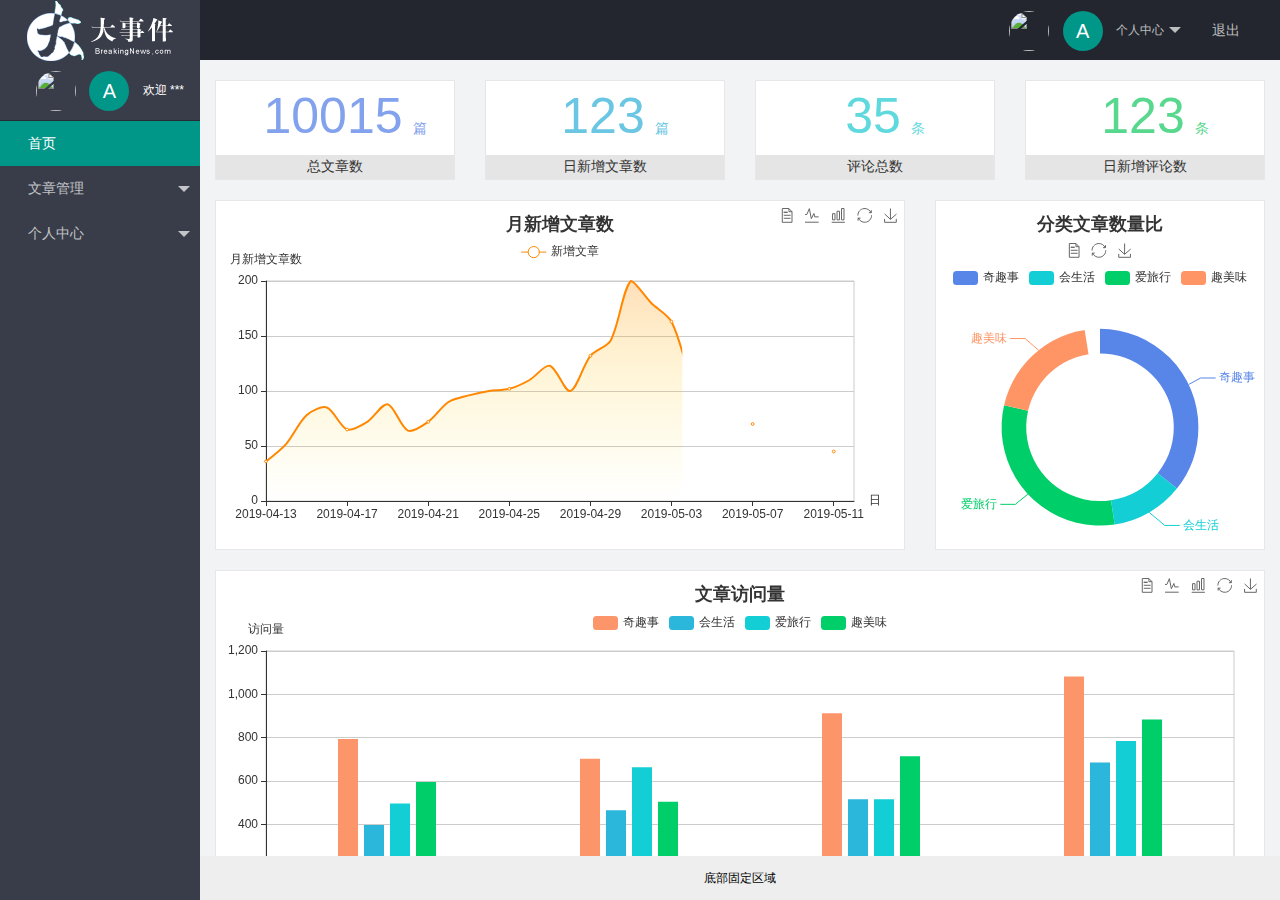
==== index.html @ df46a8ca "完成了后台index功能的开发" ====
<!DOCTYPE html>
<html lang="en">

<head>
    <meta charset="UTF-8" />
    <meta http-equiv="X-UA-Compatible" content="IE=edge" />
    <meta name="viewport" content="width=device-width, initial-scale=1.0" />
    <title>Document</title>
    <link rel="stylesheet" href="/assets/lib/layui/css/layui.css" />
    <link rel="stylesheet" href="/assets/css/index.css">
</head>

<body>
    <div class="layui-layout layui-layout-admin">
        <div class="layui-header">
            <div class="layui-logo layui-hide-xs layui-bg-black">
                <img src="/assets/images/logo.png" alt="" />
            </div>

            <ul class="layui-nav layui-layout-right">
                <li class="layui-nav-item layui-hide layui-show-md-inline-block">
                    <!-- 右侧导航栏上面头像 -->
                    <a href="javascript:;" class="userinfo">
                        <img src="http://t.cn/RCzsdCq" class="layui-nav-img" />
                        <span class="text-avatar">A</span>
                        个人中心
                    </a>
                    <dl class="layui-nav-child">
                        <dd><a href="">基本资料</a></dd>
                        <dd><a href="">更换头像</a></dd>
                        <dd><a href="">重置密码</a></dd>
                    </dl>
                </li>
                <li class="layui-nav-item" lay-header-event="menuRight" lay-unselect>
                    <a href="javascript:;" id="btnLogout"><span class="iconfont icon-tuichu"></span>退出</a>
                </li>
            </ul>
        </div>

        <div class="layui-side layui-bg-black">
            <div class="layui-side-scroll">
                <!-- 左侧侧边栏上面头像 -->
                <div class="userinfo">
                    <img src="http://t.cn/RCzsdCq" class="layui-nav-img" />
                    <span class="text-avatar">A</span>
                    <span id="welcome">欢迎 ***</span>
                </div>
                <!-- 左侧导航区域（可配合layui已有的垂直导航） -->
                <ul class="layui-nav layui-nav-tree" lay-shrink="all">
                    <li class="layui-nav-item layui-this"><a href="/home/dashboard.html" target="fm"><span
                                class="iconfont icon-home"></span>首页</a></li>
                    <li class="layui-nav-item">
                        <a class="" href="javascript:;"><span class="iconfont icon-16"></span>文章管理</a>
                        <dl class="layui-nav-child">
                            <dd><a href="javascript:;"><i class="layui-icon layui-icon-app"></i>文章类别</a></dd>
                            <dd><a href="javascript:;"><i class="layui-icon layui-icon-app"></i>文章列表</a></dd>
                            <dd><a href="javascript:;"><i class="layui-icon layui-icon-app"></i>发布文章</a></dd>
                        </dl>
                    </li>
                    <li class="layui-nav-item">
                        <a href="javascript:;"><span class="iconfont icon-user"></span>个人中心</a>
                        <dl class="layui-nav-child">
                            <dd><a href="javascript:;"><i class="layui-icon layui-icon-app"></i>基本资料</a></dd>
                            <dd><a href="javascript:;"><i class="layui-icon layui-icon-app"></i>更换头像</a></dd>
                            <dd><a href="javascript:;"><i class="layui-icon layui-icon-app"></i>重置密码</a></dd>
                        </dl>
                    </li>
                </ul>
            </div>
        </div>

        <div class="layui-body">
            <!-- 内容主体区域 -->
            <iframe name="fm" src="/home/dashboard.html" frameborder="0"></iframe>
        </div>

        <div class="layui-footer">
            <!-- 底部固定区域 -->
            底部固定区域
        </div>
    </div>
    <script src="/assets/lib/layui/layui.all.js"></script>
    <script src="/assets/lib/jquery.js"></script>
    <script src="/assets/js/baseUrl.js"></script>
    <script src="/assets/js/index.js"></script>
</body>

</html>
---- assets/lib/layui/css/layui.css ----
/** layui-v2.5.5 MIT License By https://www.layui.com */
 .layui-inline,img{display:inline-block;vertical-align:middle}h1,h2,h3,h4,h5,h6{font-weight:400}.layui-edge,.layui-header,.layui-inline,.layui-main{position:relative}.layui-body,.layui-edge,.layui-elip{overflow:hidden}.layui-btn,.layui-edge,.layui-inline,img{vertical-align:middle}.layui-btn,.layui-disabled,.layui-icon,.layui-unselect{-moz-user-select:none;-webkit-user-select:none;-ms-user-select:none}.layui-elip,.layui-form-checkbox span,.layui-form-pane .layui-form-label{text-overflow:ellipsis;white-space:nowrap}.layui-breadcrumb,.layui-tree-btnGroup{visibility:hidden}blockquote,body,button,dd,div,dl,dt,form,h1,h2,h3,h4,h5,h6,input,li,ol,p,pre,td,textarea,th,ul{margin:0;padding:0;-webkit-tap-highlight-color:rgba(0,0,0,0)}a:active,a:hover{outline:0}img{border:none}li{list-style:none}table{border-collapse:collapse;border-spacing:0}h4,h5,h6{font-size:100%}button,input,optgroup,option,select,textarea{font-family:inherit;font-size:inherit;font-style:inherit;font-weight:inherit;outline:0}pre{white-space:pre-wrap;white-space:-moz-pre-wrap;white-space:-pre-wrap;white-space:-o-pre-wrap;word-wrap:break-word}body{line-height:24px;font:14px Helvetica Neue,Helvetica,PingFang SC,Tahoma,Arial,sans-serif}hr{height:1px;margin:10px 0;border:0;clear:both}a{color:#333;text-decoration:none}a:hover{color:#777}a cite{font-style:normal;*cursor:pointer}.layui-border-box,.layui-border-box *{box-sizing:border-box}.layui-box,.layui-box *{box-sizing:content-box}.layui-clear{clear:both;*zoom:1}.layui-clear:after{content:'\20';clear:both;*zoom:1;display:block;height:0}.layui-inline{*display:inline;*zoom:1}.layui-edge{display:inline-block;width:0;height:0;border-width:6px;border-style:dashed;border-color:transparent}.layui-edge-top{top:-4px;border-bottom-color:#999;border-bottom-style:solid}.layui-edge-right{border-left-color:#999;border-left-style:solid}.layui-edge-bottom{top:2px;border-top-color:#999;border-top-style:solid}.layui-edge-left{border-right-color:#999;border-right-style:solid}.layui-disabled,.layui-disabled:hover{color:#d2d2d2!important;cursor:not-allowed!important}.layui-circle{border-radius:100%}.layui-show{display:block!important}.layui-hide{display:none!important}@font-face{font-family:layui-icon;src:url(../font/iconfont.eot?v=250);src:url(../font/iconfont.eot?v=250#iefix) format('embedded-opentype'),url(../font/iconfont.woff2?v=250) format('woff2'),url(../font/iconfont.woff?v=250) format('woff'),url(../font/iconfont.ttf?v=250) format('truetype'),url(../font/iconfont.svg?v=250#layui-icon) format('svg')}.layui-icon{font-family:layui-icon!important;font-size:16px;font-style:normal;-webkit-font-smoothing:antialiased;-moz-osx-font-smoothing:grayscale}.layui-icon-reply-fill:before{content:"\e611"}.layui-icon-set-fill:before{content:"\e614"}.layui-icon-menu-fill:before{content:"\e60f"}.layui-icon-search:before{content:"\e615"}.layui-icon-share:before{content:"\e641"}.layui-icon-set-sm:before{content:"\e620"}.layui-icon-engine:before{content:"\e628"}.layui-icon-close:before{content:"\1006"}.layui-icon-close-fill:before{content:"\1007"}.layui-icon-chart-screen:before{content:"\e629"}.layui-icon-star:before{content:"\e600"}.layui-icon-circle-dot:before{content:"\e617"}.layui-icon-chat:before{content:"\e606"}.layui-icon-release:before{content:"\e609"}.layui-icon-list:before{content:"\e60a"}.layui-icon-chart:before{content:"\e62c"}.layui-icon-ok-circle:before{content:"\1005"}.layui-icon-layim-theme:before{content:"\e61b"}.layui-icon-table:before{content:"\e62d"}.layui-icon-right:before{content:"\e602"}.layui-icon-left:before{content:"\e603"}.layui-icon-cart-simple:before{content:"\e698"}.layui-icon-face-cry:before{content:"\e69c"}.layui-icon-face-smile:before{content:"\e6af"}.layui-icon-survey:before{content:"\e6b2"}.layui-icon-tree:before{content:"\e62e"}.layui-icon-upload-circle:before{content:"\e62f"}.layui-icon-add-circle:before{content:"\e61f"}.layui-icon-download-circle:before{content:"\e601"}.layui-icon-templeate-1:before{content:"\e630"}.layui-icon-util:before{content:"\e631"}.layui-icon-face-surprised:before{content:"\e664"}.layui-icon-edit:before{content:"\e642"}.layui-icon-speaker:before{content:"\e645"}.layui-icon-down:before{content:"\e61a"}.layui-icon-file:before{content:"\e621"}.layui-icon-layouts:before{content:"\e632"}.layui-icon-rate-half:before{content:"\e6c9"}.layui-icon-add-circle-fine:before{content:"\e608"}.layui-icon-prev-circle:before{content:"\e633"}.layui-icon-read:before{content:"\e705"}.layui-icon-404:before{content:"\e61c"}.layui-icon-carousel:before{content:"\e634"}.layui-icon-help:before{content:"\e607"}.layui-icon-code-circle:before{content:"\e635"}.layui-icon-water:before{content:"\e636"}.layui-icon-username:before{content:"\e66f"}.layui-icon-find-fill:before{content:"\e670"}.layui-icon-about:before{content:"\e60b"}.layui-icon-location:before{content:"\e715"}.layui-icon-up:before{content:"\e619"}.layui-icon-pause:before{content:"\e651"}.layui-icon-date:before{content:"\e637"}.layui-icon-layim-uploadfile:before{content:"\e61d"}.layui-icon-delete:before{content:"\e640"}.layui-icon-play:before{content:"\e652"}.layui-icon-top:before{content:"\e604"}.layui-icon-friends:before{content:"\e612"}.layui-icon-refresh-3:before{content:"\e9aa"}.layui-icon-ok:before{content:"\e605"}.layui-icon-layer:before{content:"\e638"}.layui-icon-face-smile-fine:before{content:"\e60c"}.layui-icon-dollar:before{content:"\e659"}.layui-icon-group:before{content:"\e613"}.layui-icon-layim-download:before{content:"\e61e"}.layui-icon-picture-fine:before{content:"\e60d"}.layui-icon-link:before{content:"\e64c"}.layui-icon-diamond:before{content:"\e735"}.layui-icon-log:before{content:"\e60e"}.layui-icon-rate-solid:before{content:"\e67a"}.layui-icon-fonts-del:before{content:"\e64f"}.layui-icon-unlink:before{content:"\e64d"}.layui-icon-fonts-clear:before{content:"\e639"}.layui-icon-triangle-r:before{content:"\e623"}.layui-icon-circle:before{content:"\e63f"}.layui-icon-radio:before{content:"\e643"}.layui-icon-align-center:before{content:"\e647"}.layui-icon-align-right:before{content:"\e648"}.layui-icon-align-left:before{content:"\e649"}.layui-icon-loading-1:before{content:"\e63e"}.layui-icon-return:before{content:"\e65c"}.layui-icon-fonts-strong:before{content:"\e62b"}.layui-icon-upload:before{content:"\e67c"}.layui-icon-dialogue:before{content:"\e63a"}.layui-icon-video:before{content:"\e6ed"}.layui-icon-headset:before{content:"\e6fc"}.layui-icon-cellphone-fine:before{content:"\e63b"}.layui-icon-add-1:before{content:"\e654"}.layui-icon-face-smile-b:before{content:"\e650"}.layui-icon-fonts-html:before{content:"\e64b"}.layui-icon-form:before{content:"\e63c"}.layui-icon-cart:before{content:"\e657"}.layui-icon-camera-fill:before{content:"\e65d"}.layui-icon-tabs:before{content:"\e62a"}.layui-icon-fonts-code:before{content:"\e64e"}.layui-icon-fire:before{content:"\e756"}.layui-icon-set:before{content:"\e716"}.layui-icon-fonts-u:before{content:"\e646"}.layui-icon-triangle-d:before{content:"\e625"}.layui-icon-tips:before{content:"\e702"}.layui-icon-picture:before{content:"\e64a"}.layui-icon-more-vertical:before{content:"\e671"}.layui-icon-flag:before{content:"\e66c"}.layui-icon-loading:before{content:"\e63d"}.layui-icon-fonts-i:before{content:"\e644"}.layui-icon-refresh-1:before{content:"\e666"}.layui-icon-rmb:before{content:"\e65e"}.layui-icon-home:before{content:"\e68e"}.layui-icon-user:before{content:"\e770"}.layui-icon-notice:before{content:"\e667"}.layui-icon-login-weibo:before{content:"\e675"}.layui-icon-voice:before{content:"\e688"}.layui-icon-upload-drag:before{content:"\e681"}.layui-icon-login-qq:before{content:"\e676"}.layui-icon-snowflake:before{content:"\e6b1"}.layui-icon-file-b:before{content:"\e655"}.layui-icon-template:before{content:"\e663"}.layui-icon-auz:before{content:"\e672"}.layui-icon-console:before{content:"\e665"}.layui-icon-app:before{content:"\e653"}.layui-icon-prev:before{content:"\e65a"}.layui-icon-website:before{content:"\e7ae"}.layui-icon-next:before{content:"\e65b"}.layui-icon-component:before{content:"\e857"}.layui-icon-more:before{content:"\e65f"}.layui-icon-login-wechat:before{content:"\e677"}.layui-icon-shrink-right:before{content:"\e668"}.layui-icon-spread-left:before{content:"\e66b"}.layui-icon-camera:before{content:"\e660"}.layui-icon-note:before{content:"\e66e"}.layui-icon-refresh:before{content:"\e669"}.layui-icon-female:before{content:"\e661"}.layui-icon-male:before{content:"\e662"}.layui-icon-password:before{content:"\e673"}.layui-icon-senior:before{content:"\e674"}.layui-icon-theme:before{content:"\e66a"}.layui-icon-tread:before{content:"\e6c5"}.layui-icon-praise:before{content:"\e6c6"}.layui-icon-star-fill:before{content:"\e658"}.layui-icon-rate:before{content:"\e67b"}.layui-icon-template-1:before{content:"\e656"}.layui-icon-vercode:before{content:"\e679"}.layui-icon-cellphone:before{content:"\e678"}.layui-icon-screen-full:before{content:"\e622"}.layui-icon-screen-restore:before{content:"\e758"}.layui-icon-cols:before{content:"\e610"}.layui-icon-export:before{content:"\e67d"}.layui-icon-print:before{content:"\e66d"}.layui-icon-slider:before{content:"\e714"}.layui-icon-addition:before{content:"\e624"}.layui-icon-subtraction:before{content:"\e67e"}.layui-icon-service:before{content:"\e626"}.layui-icon-transfer:before{content:"\e691"}.layui-main{width:1140px;margin:0 auto}.layui-header{z-index:1000;height:60px}.layui-header a:hover{transition:all .5s;-webkit-transition:all .5s}.layui-side{position:fixed;left:0;top:0;bottom:0;z-index:999;width:200px;overflow-x:hidden}.layui-side-scroll{position:relative;width:220px;height:100%;overflow-x:hidden}.layui-body{position:absolute;left:200px;right:0;top:0;bottom:0;z-index:998;width:auto;overflow-y:auto;box-sizing:border-box}.layui-layout-body{overflow:hidden}.layui-layout-admin .layui-header{background-color:#23262E}.layui-layout-admin .layui-side{top:60px;width:200px;overflow-x:hidden}.layui-layout-admin .layui-body{position:fixed;top:60px;bottom:44px}.layui-layout-admin .layui-main{width:auto;margin:0 15px}.layui-layout-admin .layui-footer{position:fixed;left:200px;right:0;bottom:0;height:44px;line-height:44px;padding:0 15px;background-color:#eee}.layui-layout-admin .layui-logo{position:absolute;left:0;top:0;width:200px;height:100%;line-height:60px;text-align:center;color:#009688;font-size:16px}.layui-layout-admin .layui-header .layui-nav{background:0 0}.layui-layout-left{position:absolute!important;left:200px;top:0}.layui-layout-right{position:absolute!important;right:0;top:0}.layui-container{position:relative;margin:0 auto;padding:0 15px;box-sizing:border-box}.layui-fluid{position:relative;margin:0 auto;padding:0 15px}.layui-row:after,.layui-row:before{content:'';display:block;clear:both}.layui-col-lg1,.layui-col-lg10,.layui-col-lg11,.layui-col-lg12,.layui-col-lg2,.layui-col-lg3,.layui-col-lg4,.layui-col-lg5,.layui-col-lg6,.layui-col-lg7,.layui-col-lg8,.layui-col-lg9,.layui-col-md1,.layui-col-md10,.layui-col-md11,.layui-col-md12,.layui-col-md2,.layui-col-md3,.layui-col-md4,.layui-col-md5,.layui-col-md6,.layui-col-md7,.layui-col-md8,.layui-col-md9,.layui-col-sm1,.layui-col-sm10,.layui-col-sm11,.layui-col-sm12,.layui-col-sm2,.layui-col-sm3,.layui-col-sm4,.layui-col-sm5,.layui-col-sm6,.layui-col-sm7,.layui-col-sm8,.layui-col-sm9,.layui-col-xs1,.layui-col-xs10,.layui-col-xs11,.layui-col-xs12,.layui-col-xs2,.layui-col-xs3,.layui-col-xs4,.layui-col-xs5,.layui-col-xs6,.layui-col-xs7,.layui-col-xs8,.layui-col-xs9{position:relative;display:block;box-sizing:border-box}.layui-col-xs1,.layui-col-xs10,.layui-col-xs11,.layui-col-xs12,.layui-col-xs2,.layui-col-xs3,.layui-col-xs4,.layui-col-xs5,.layui-col-xs6,.layui-col-xs7,.layui-col-xs8,.layui-col-xs9{float:left}.layui-col-xs1{width:8.33333333%}.layui-col-xs2{width:16.66666667%}.layui-col-xs3{width:25%}.layui-col-xs4{width:33.33333333%}.layui-col-xs5{width:41.66666667%}.layui-col-xs6{width:50%}.layui-col-xs7{width:58.33333333%}.layui-col-xs8{width:66.66666667%}.layui-col-xs9{width:75%}.layui-col-xs10{width:83.33333333%}.layui-col-xs11{width:91.66666667%}.layui-col-xs12{width:100%}.layui-col-xs-offset1{margin-left:8.33333333%}.layui-col-xs-offset2{margin-left:16.66666667%}.layui-col-xs-offset3{margin-left:25%}.layui-col-xs-offset4{margin-left:33.33333333%}.layui-col-xs-offset5{margin-left:41.66666667%}.layui-col-xs-offset6{margin-left:50%}.layui-col-xs-offset7{margin-left:58.33333333%}.layui-col-xs-offset8{margin-left:66.66666667%}.layui-col-xs-offset9{margin-left:75%}.layui-col-xs-offset10{margin-left:83.33333333%}.layui-col-xs-offset11{margin-left:91.66666667%}.layui-col-xs-offset12{margin-left:100%}@media screen and (max-width:768px){.layui-hide-xs{display:none!important}.layui-show-xs-block{display:block!important}.layui-show-xs-inline{display:inline!important}.layui-show-xs-inline-block{display:inline-block!important}}@media screen and (min-width:768px){.layui-container{width:750px}.layui-hide-sm{display:none!important}.layui-show-sm-block{display:block!important}.layui-show-sm-inline{display:inline!important}.layui-show-sm-inline-block{display:inline-block!important}.layui-col-sm1,.layui-col-sm10,.layui-col-sm11,.layui-col-sm12,.layui-col-sm2,.layui-col-sm3,.layui-col-sm4,.layui-col-sm5,.layui-col-sm6,.layui-col-sm7,.layui-col-sm8,.layui-col-sm9{float:left}.layui-col-sm1{width:8.33333333%}.layui-col-sm2{width:16.66666667%}.layui-col-sm3{width:25%}.layui-col-sm4{width:33.33333333%}.layui-col-sm5{width:41.66666667%}.layui-col-sm6{width:50%}.layui-col-sm7{width:58.33333333%}.layui-col-sm8{width:66.66666667%}.layui-col-sm9{width:75%}.layui-col-sm10{width:83.33333333%}.layui-col-sm11{width:91.66666667%}.layui-col-sm12{width:100%}.layui-col-sm-offset1{margin-left:8.33333333%}.layui-col-sm-offset2{margin-left:16.66666667%}.layui-col-sm-offset3{margin-left:25%}.layui-col-sm-offset4{margin-left:33.33333333%}.layui-col-sm-offset5{margin-left:41.66666667%}.layui-col-sm-offset6{margin-left:50%}.layui-col-sm-offset7{margin-left:58.33333333%}.layui-col-sm-offset8{margin-left:66.66666667%}.layui-col-sm-offset9{margin-left:75%}.layui-col-sm-offset10{margin-left:83.33333333%}.layui-col-sm-offset11{margin-left:91.66666667%}.layui-col-sm-offset12{margin-left:100%}}@media screen and (min-width:992px){.layui-container{width:970px}.layui-hide-md{display:none!important}.layui-show-md-block{display:block!important}.layui-show-md-inline{display:inline!important}.layui-show-md-inline-block{display:inline-block!important}.layui-col-md1,.layui-col-md10,.layui-col-md11,.layui-col-md12,.layui-col-md2,.layui-col-md3,.layui-col-md4,.layui-col-md5,.layui-col-md6,.layui-col-md7,.layui-col-md8,.layui-col-md9{float:left}.layui-col-md1{width:8.33333333%}.layui-col-md2{width:16.66666667%}.layui-col-md3{width:25%}.layui-col-md4{width:33.33333333%}.layui-col-md5{width:41.66666667%}.layui-col-md6{width:50%}.layui-col-md7{width:58.33333333%}.layui-col-md8{width:66.66666667%}.layui-col-md9{width:75%}.layui-col-md10{width:83.33333333%}.layui-col-md11{width:91.66666667%}.layui-col-md12{width:100%}.layui-col-md-offset1{margin-left:8.33333333%}.layui-col-md-offset2{margin-left:16.66666667%}.layui-col-md-offset3{margin-left:25%}.layui-col-md-offset4{margin-left:33.33333333%}.layui-col-md-offset5{margin-left:41.66666667%}.layui-col-md-offset6{margin-left:50%}.layui-col-md-offset7{margin-left:58.33333333%}.layui-col-md-offset8{margin-left:66.66666667%}.layui-col-md-offset9{margin-left:75%}.layui-col-md-offset10{margin-left:83.33333333%}.layui-col-md-offset11{margin-left:91.66666667%}.layui-col-md-offset12{margin-left:100%}}@media screen and (min-width:1200px){.layui-container{width:1170px}.layui-hide-lg{display:none!important}.layui-show-lg-block{display:block!important}.layui-show-lg-inline{display:inline!important}.layui-show-lg-inline-block{display:inline-block!important}.layui-col-lg1,.layui-col-lg10,.layui-col-lg11,.layui-col-lg12,.layui-col-lg2,.layui-col-lg3,.layui-col-lg4,.layui-col-lg5,.layui-col-lg6,.layui-col-lg7,.layui-col-lg8,.layui-col-lg9{float:left}.layui-col-lg1{width:8.33333333%}.layui-col-lg2{width:16.66666667%}.layui-col-lg3{width:25%}.layui-col-lg4{width:33.33333333%}.layui-col-lg5{width:41.66666667%}.layui-col-lg6{width:50%}.layui-col-lg7{width:58.33333333%}.layui-col-lg8{width:66.66666667%}.layui-col-lg9{width:75%}.layui-col-lg10{width:83.33333333%}.layui-col-lg11{width:91.66666667%}.layui-col-lg12{width:100%}.layui-col-lg-offset1{margin-left:8.33333333%}.layui-col-lg-offset2{margin-left:16.66666667%}.layui-col-lg-offset3{margin-left:25%}.layui-col-lg-offset4{margin-left:33.33333333%}.layui-col-lg-offset5{margin-left:41.66666667%}.layui-col-lg-offset6{margin-left:50%}.layui-col-lg-offset7{margin-left:58.33333333%}.layui-col-lg-offset8{margin-left:66.66666667%}.layui-col-lg-offset9{margin-left:75%}.layui-col-lg-offset10{margin-left:83.33333333%}.layui-col-lg-offset11{margin-left:91.66666667%}.layui-col-lg-offset12{margin-left:100%}}.layui-col-space1{margin:-.5px}.layui-col-space1>*{padding:.5px}.layui-col-space3{margin:-1.5px}.layui-col-space3>*{padding:1.5px}.layui-col-space5{margin:-2.5px}.layui-col-space5>*{padding:2.5px}.layui-col-space8{margin:-3.5px}.layui-col-space8>*{padding:3.5px}.layui-col-space10{margin:-5px}.layui-col-space10>*{padding:5px}.layui-col-space12{margin:-6px}.layui-col-space12>*{padding:6px}.layui-col-space15{margin:-7.5px}.layui-col-space15>*{padding:7.5px}.layui-col-space18{margin:-9px}.layui-col-space18>*{padding:9px}.layui-col-space20{margin:-10px}.layui-col-space20>*{padding:10px}.layui-col-space22{margin:-11px}.layui-col-space22>*{padding:11px}.layui-col-space25{margin:-12.5px}.layui-col-space25>*{padding:12.5px}.layui-col-space30{margin:-15px}.layui-col-space30>*{padding:15px}.layui-btn,.layui-input,.layui-select,.layui-textarea,.layui-upload-button{outline:0;-webkit-appearance:none;transition:all .3s;-webkit-transition:all .3s;box-sizing:border-box}.layui-elem-quote{margin-bottom:10px;padding:15px;line-height:22px;border-left:5px solid #009688;border-radius:0 2px 2px 0;background-color:#f2f2f2}.layui-quote-nm{border-style:solid;border-width:1px 1px 1px 5px;background:0 0}.layui-elem-field{margin-bottom:10px;padding:0;border-width:1px;border-style:solid}.layui-elem-field legend{margin-left:20px;padding:0 10px;font-size:20px;font-weight:300}.layui-field-title{margin:10px 0 20px;border-width:1px 0 0}.layui-field-box{padding:10px 15px}.layui-field-title .layui-field-box{padding:10px 0}.layui-progress{position:relative;height:6px;border-radius:20px;background-color:#e2e2e2}.layui-progress-bar{position:absolute;left:0;top:0;width:0;max-width:100%;height:6px;border-radius:20px;text-align:right;background-color:#5FB878;transition:all .3s;-webkit-transition:all .3s}.layui-progress-big,.layui-progress-big .layui-progress-bar{height:18px;line-height:18px}.layui-progress-text{position:relative;top:-20px;line-height:18px;font-size:12px;color:#666}.layui-progress-big .layui-progress-text{position:static;padding:0 10px;color:#fff}.layui-collapse{border-width:1px;border-style:solid;border-radius:2px}.layui-colla-content,.layui-colla-item{border-top-width:1px;border-top-style:solid}.layui-colla-item:first-child{border-top:none}.layui-colla-title{position:relative;height:42px;line-height:42px;padding:0 15px 0 35px;color:#333;background-color:#f2f2f2;cursor:pointer;font-size:14px;overflow:hidden}.layui-colla-content{display:none;padding:10px 15px;line-height:22px;color:#666}.layui-colla-icon{position:absolute;left:15px;top:0;font-size:14px}.layui-card{margin-bottom:15px;border-radius:2px;background-color:#fff;box-shadow:0 1px 2px 0 rgba(0,0,0,.05)}.layui-card:last-child{margin-bottom:0}.layui-card-header{position:relative;height:42px;line-height:42px;padding:0 15px;border-bottom:1px solid #f6f6f6;color:#333;border-radius:2px 2px 0 0;font-size:14px}.layui-bg-black,.layui-bg-blue,.layui-bg-cyan,.layui-bg-green,.layui-bg-orange,.layui-bg-red{color:#fff!important}.layui-card-body{position:relative;padding:10px 15px;line-height:24px}.layui-card-body[pad15]{padding:15px}.layui-card-body[pad20]{padding:20px}.layui-card-body .layui-table{margin:5px 0}.layui-card .layui-tab{margin:0}.layui-panel-window{position:relative;padding:15px;border-radius:0;border-top:5px solid #E6E6E6;background-color:#fff}.layui-auxiliar-moving{position:fixed;left:0;right:0;top:0;bottom:0;width:100%;height:100%;background:0 0;z-index:9999999999}.layui-form-label,.layui-form-mid,.layui-form-select,.layui-input-block,.layui-input-inline,.layui-textarea{position:relative}.layui-bg-red{background-color:#FF5722!important}.layui-bg-orange{background-color:#FFB800!important}.layui-bg-green{background-color:#009688!important}.layui-bg-cyan{background-color:#2F4056!important}.layui-bg-blue{background-color:#1E9FFF!important}.layui-bg-black{background-color:#393D49!important}.layui-bg-gray{background-color:#eee!important;color:#666!important}.layui-badge-rim,.layui-colla-content,.layui-colla-item,.layui-collapse,.layui-elem-field,.layui-form-pane .layui-form-item[pane],.layui-form-pane .layui-form-label,.layui-input,.layui-layedit,.layui-layedit-tool,.layui-quote-nm,.layui-select,.layui-tab-bar,.layui-tab-card,.layui-tab-title,.layui-tab-title .layui-this:after,.layui-textarea{border-color:#e6e6e6}.layui-timeline-item:before,hr{background-color:#e6e6e6}.layui-text{line-height:22px;font-size:14px;color:#666}.layui-text h1,.layui-text h2,.layui-text h3{font-weight:500;color:#333}.layui-text h1{font-size:30px}.layui-text h2{font-size:24px}.layui-text h3{font-size:18px}.layui-text a:not(.layui-btn){color:#01AAED}.layui-text a:not(.layui-btn):hover{text-decoration:underline}.layui-text ul{padding:5px 0 5px 15px}.layui-text ul li{margin-top:5px;list-style-type:disc}.layui-text em,.layui-word-aux{color:#999!important;padding:0 5px!important}.layui-btn{display:inline-block;height:38px;line-height:38px;padding:0 18px;background-color:#009688;color:#fff;white-space:nowrap;text-align:center;font-size:14px;border:none;border-radius:2px;cursor:pointer}.layui-btn:hover{opacity:.8;filter:alpha(opacity=80);color:#fff}.layui-btn:active{opacity:1;filter:alpha(opacity=100)}.layui-btn+.layui-btn{margin-left:10px}.layui-btn-container{font-size:0}.layui-btn-container .layui-btn{margin-right:10px;margin-bottom:10px}.layui-btn-container .layui-btn+.layui-btn{margin-left:0}.layui-table .layui-btn-container .layui-btn{margin-bottom:9px}.layui-btn-radius{border-radius:100px}.layui-btn .layui-icon{margin-right:3px;font-size:18px;vertical-align:bottom;vertical-align:middle\9}.layui-btn-primary{border:1px solid #C9C9C9;background-color:#fff;color:#555}.layui-btn-primary:hover{border-color:#009688;color:#333}.layui-btn-normal{background-color:#1E9FFF}.layui-btn-warm{background-color:#FFB800}.layui-btn-danger{background-color:#FF5722}.layui-btn-checked{background-color:#5FB878}.layui-btn-disabled,.layui-btn-disabled:active,.layui-btn-disabled:hover{border:1px solid #e6e6e6;background-color:#FBFBFB;color:#C9C9C9;cursor:not-allowed;opacity:1}.layui-btn-lg{height:44px;line-height:44px;padding:0 25px;font-size:16px}.layui-btn-sm{height:30px;line-height:30px;padding:0 10px;font-size:12px}.layui-btn-sm i{font-size:16px!important}.layui-btn-xs{height:22px;line-height:22px;padding:0 5px;font-size:12px}.layui-btn-xs i{font-size:14px!important}.layui-btn-group{display:inline-block;vertical-align:middle;font-size:0}.layui-btn-group .layui-btn{margin-left:0!important;margin-right:0!important;border-left:1px solid rgba(255,255,255,.5);border-radius:0}.layui-btn-group .layui-btn-primary{border-left:none}.layui-btn-group .layui-btn-primary:hover{border-color:#C9C9C9;color:#009688}.layui-btn-group .layui-btn:first-child{border-left:none;border-radius:2px 0 0 2px}.layui-btn-group .layui-btn-primary:first-child{border-left:1px solid #c9c9c9}.layui-btn-group .layui-btn:last-child{border-radius:0 2px 2px 0}.layui-btn-group .layui-btn+.layui-btn{margin-left:0}.layui-btn-group+.layui-btn-group{margin-left:10px}.layui-btn-fluid{width:100%}.layui-input,.layui-select,.layui-textarea{height:38px;line-height:1.3;line-height:38px\9;border-width:1px;border-style:solid;background-color:#fff;border-radius:2px}.layui-input::-webkit-input-placeholder,.layui-select::-webkit-input-placeholder,.layui-textarea::-webkit-input-placeholder{line-height:1.3}.layui-input,.layui-textarea{display:block;width:100%;padding-left:10px}.layui-input:hover,.layui-textarea:hover{border-color:#D2D2D2!important}.layui-input:focus,.layui-textarea:focus{border-color:#C9C9C9!important}.layui-textarea{min-height:100px;height:auto;line-height:20px;padding:6px 10px;resize:vertical}.layui-select{padding:0 10px}.layui-form input[type=checkbox],.layui-form input[type=radio],.layui-form select{display:none}.layui-form [lay-ignore]{display:initial}.layui-form-item{margin-bottom:15px;clear:both;*zoom:1}.layui-form-item:after{content:'\20';clear:both;*zoom:1;display:block;height:0}.layui-form-label{float:left;display:block;padding:9px 15px;width:80px;font-weight:400;line-height:20px;text-align:right}.layui-form-label-col{display:block;float:none;padding:9px 0;line-height:20px;text-align:left}.layui-form-item .layui-inline{margin-bottom:5px;margin-right:10px}.layui-input-block{margin-left:110px;min-height:36px}.layui-input-inline{display:inline-block;vertical-align:middle}.layui-form-item .layui-input-inline{float:left;width:190px;margin-right:10px}.layui-form-text .layui-input-inline{width:auto}.layui-form-mid{float:left;display:block;padding:9px 0!important;line-height:20px;margin-right:10px}.layui-form-danger+.layui-form-select .layui-input,.layui-form-danger:focus{border-color:#FF5722!important}.layui-form-select .layui-input{padding-right:30px;cursor:pointer}.layui-form-select .layui-edge{position:absolute;right:10px;top:50%;margin-top:-3px;cursor:pointer;border-width:6px;border-top-color:#c2c2c2;border-top-style:solid;transition:all .3s;-webkit-transition:all .3s}.layui-form-select dl{display:none;position:absolute;left:0;top:42px;padding:5px 0;z-index:899;min-width:100%;border:1px solid #d2d2d2;max-height:300px;overflow-y:auto;background-color:#fff;border-radius:2px;box-shadow:0 2px 4px rgba(0,0,0,.12);box-sizing:border-box}.layui-form-select dl dd,.layui-form-select dl dt{padding:0 10px;line-height:36px;white-space:nowrap;overflow:hidden;text-overflow:ellipsis}.layui-form-select dl dt{font-size:12px;color:#999}.layui-form-select dl dd{cursor:pointer}.layui-form-select dl dd:hover{background-color:#f2f2f2;-webkit-transition:.5s all;transition:.5s all}.layui-form-select .layui-select-group dd{padding-left:20px}.layui-form-select dl dd.layui-select-tips{padding-left:10px!important;color:#999}.layui-form-select dl dd.layui-this{background-color:#5FB878;color:#fff}.layui-form-checkbox,.layui-form-select dl dd.layui-disabled{background-color:#fff}.layui-form-selected dl{display:block}.layui-form-checkbox,.layui-form-checkbox *,.layui-form-switch{display:inline-block;vertical-align:middle}.layui-form-selected .layui-edge{margin-top:-9px;-webkit-transform:rotate(180deg);transform:rotate(180deg);margin-top:-3px\9}:root .layui-form-selected .layui-edge{margin-top:-9px\0/IE9}.layui-form-selectup dl{top:auto;bottom:42px}.layui-select-none{margin:5px 0;text-align:center;color:#999}.layui-select-disabled .layui-disabled{border-color:#eee!important}.layui-select-disabled .layui-edge{border-top-color:#d2d2d2}.layui-form-checkbox{position:relative;height:30px;line-height:30px;margin-right:10px;padding-right:30px;cursor:pointer;font-size:0;-webkit-transition:.1s linear;transition:.1s linear;box-sizing:border-box}.layui-form-checkbox span{padding:0 10px;height:100%;font-size:14px;border-radius:2px 0 0 2px;background-color:#d2d2d2;color:#fff;overflow:hidden}.layui-form-checkbox:hover span{background-color:#c2c2c2}.layui-form-checkbox i{position:absolute;right:0;top:0;width:30px;height:28px;border:1px solid #d2d2d2;border-left:none;border-radius:0 2px 2px 0;color:#fff;font-size:20px;text-align:center}.layui-form-checkbox:hover i{border-color:#c2c2c2;color:#c2c2c2}.layui-form-checked,.layui-form-checked:hover{border-color:#5FB878}.layui-form-checked span,.layui-form-checked:hover span{background-color:#5FB878}.layui-form-checked i,.layui-form-checked:hover i{color:#5FB878}.layui-form-item .layui-form-checkbox{margin-top:4px}.layui-form-checkbox[lay-skin=primary]{height:auto!important;line-height:normal!important;min-width:18px;min-height:18px;border:none!important;margin-right:0;padding-left:28px;padding-right:0;background:0 0}.layui-form-checkbox[lay-skin=primary] span{padding-left:0;padding-right:15px;line-height:18px;background:0 0;color:#666}.layui-form-checkbox[lay-skin=primary] i{right:auto;left:0;width:16px;height:16px;line-height:16px;border:1px solid #d2d2d2;font-size:12px;border-radius:2px;background-color:#fff;-webkit-transition:.1s linear;transition:.1s linear}.layui-form-checkbox[lay-skin=primary]:hover i{border-color:#5FB878;color:#fff}.layui-form-checked[lay-skin=primary] i{border-color:#5FB878!important;background-color:#5FB878;color:#fff}.layui-checkbox-disbaled[lay-skin=primary] span{background:0 0!important;color:#c2c2c2}.layui-checkbox-disbaled[lay-skin=primary]:hover i{border-color:#d2d2d2}.layui-form-item .layui-form-checkbox[lay-skin=primary]{margin-top:10px}.layui-form-switch{position:relative;height:22px;line-height:22px;min-width:35px;padding:0 5px;margin-top:8px;border:1px solid #d2d2d2;border-radius:20px;cursor:pointer;background-color:#fff;-webkit-transition:.1s linear;transition:.1s linear}.layui-form-switch i{position:absolute;left:5px;top:3px;width:16px;height:16px;border-radius:20px;background-color:#d2d2d2;-webkit-transition:.1s linear;transition:.1s linear}.layui-form-switch em{position:relative;top:0;width:25px;margin-left:21px;padding:0!important;text-align:center!important;color:#999!important;font-style:normal!important;font-size:12px}.layui-form-onswitch{border-color:#5FB878;background-color:#5FB878}.layui-checkbox-disbaled,.layui-checkbox-disbaled i{border-color:#e2e2e2!important}.layui-form-onswitch i{left:100%;margin-left:-21px;background-color:#fff}.layui-form-onswitch em{margin-left:5px;margin-right:21px;color:#fff!important}.layui-checkbox-disbaled span{background-color:#e2e2e2!important}.layui-checkbox-disbaled:hover i{color:#fff!important}[lay-radio]{display:none}.layui-form-radio,.layui-form-radio *{display:inline-block;vertical-align:middle}.layui-form-radio{line-height:28px;margin:6px 10px 0 0;padding-right:10px;cursor:pointer;font-size:0}.layui-form-radio *{font-size:14px}.layui-form-radio>i{margin-right:8px;font-size:22px;color:#c2c2c2}.layui-form-radio>i:hover,.layui-form-radioed>i{color:#5FB878}.layui-radio-disbaled>i{color:#e2e2e2!important}.layui-form-pane .layui-form-label{width:110px;padding:8px 15px;height:38px;line-height:20px;border-width:1px;border-style:solid;border-radius:2px 0 0 2px;text-align:center;background-color:#FBFBFB;overflow:hidden;box-sizing:border-box}.layui-form-pane .layui-input-inline{margin-left:-1px}.layui-form-pane .layui-input-block{margin-left:110px;left:-1px}.layui-form-pane .layui-input{border-radius:0 2px 2px 0}.layui-form-pane .layui-form-text .layui-form-label{float:none;width:100%;border-radius:2px;box-sizing:border-box;text-align:left}.layui-form-pane .layui-form-text .layui-input-inline{display:block;margin:0;top:-1px;clear:both}.layui-form-pane .layui-form-text .layui-input-block{margin:0;left:0;top:-1px}.layui-form-pane .layui-form-text .layui-textarea{min-height:100px;border-radius:0 0 2px 2px}.layui-form-pane .layui-form-checkbox{margin:4px 0 4px 10px}.layui-form-pane .layui-form-radio,.layui-form-pane .layui-form-switch{margin-top:6px;margin-left:10px}.layui-form-pane .layui-form-item[pane]{position:relative;border-width:1px;border-style:solid}.layui-form-pane .layui-form-item[pane] .layui-form-label{position:absolute;left:0;top:0;height:100%;border-width:0 1px 0 0}.layui-form-pane .layui-form-item[pane] .layui-input-inline{margin-left:110px}@media screen and (max-width:450px){.layui-form-item .layui-form-label{text-overflow:ellipsis;overflow:hidden;white-space:nowrap}.layui-form-item .layui-inline{display:block;margin-right:0;margin-bottom:20px;clear:both}.layui-form-item .layui-inline:after{content:'\20';clear:both;display:block;height:0}.layui-form-item .layui-input-inline{display:block;float:none;left:-3px;width:auto;margin:0 0 10px 112px}.layui-form-item .layui-input-inline+.layui-form-mid{margin-left:110px;top:-5px;padding:0}.layui-form-item .layui-form-checkbox{margin-right:5px;margin-bottom:5px}}.layui-layedit{border-width:1px;border-style:solid;border-radius:2px}.layui-layedit-tool{padding:3px 5px;border-bottom-width:1px;border-bottom-style:solid;font-size:0}.layedit-tool-fixed{position:fixed;top:0;border-top:1px solid #e2e2e2}.layui-layedit-tool .layedit-tool-mid,.layui-layedit-tool .layui-icon{display:inline-block;vertical-align:middle;text-align:center;font-size:14px}.layui-layedit-tool .layui-icon{position:relative;width:32px;height:30px;line-height:30px;margin:3px 5px;color:#777;cursor:pointer;border-radius:2px}.layui-layedit-tool .layui-icon:hover{color:#393D49}.layui-layedit-tool .layui-icon:active{color:#000}.layui-layedit-tool .layedit-tool-active{background-color:#e2e2e2;color:#000}.layui-layedit-tool .layui-disabled,.layui-layedit-tool .layui-disabled:hover{color:#d2d2d2;cursor:not-allowed}.layui-layedit-tool .layedit-tool-mid{width:1px;height:18px;margin:0 10px;background-color:#d2d2d2}.layedit-tool-html{width:50px!important;font-size:30px!important}.layedit-tool-b,.layedit-tool-code,.layedit-tool-help{font-size:16px!important}.layedit-tool-d,.layedit-tool-face,.layedit-tool-image,.layedit-tool-unlink{font-size:18px!important}.layedit-tool-image input{position:absolute;font-size:0;left:0;top:0;width:100%;height:100%;opacity:.01;filter:Alpha(opacity=1);cursor:pointer}.layui-layedit-iframe iframe{display:block;width:100%}#LAY_layedit_code{overflow:hidden}.layui-laypage{display:inline-block;*display:inline;*zoom:1;vertical-align:middle;margin:10px 0;font-size:0}.layui-laypage>a:first-child,.layui-laypage>a:first-child em{border-radius:2px 0 0 2px}.layui-laypage>a:last-child,.layui-laypage>a:last-child em{border-radius:0 2px 2px 0}.layui-laypage>:first-child{margin-left:0!important}.layui-laypage>:last-child{margin-right:0!important}.layui-laypage a,.layui-laypage button,.layui-laypage input,.layui-laypage select,.layui-laypage span{border:1px solid #e2e2e2}.layui-laypage a,.layui-laypage span{display:inline-block;*display:inline;*zoom:1;vertical-align:middle;padding:0 15px;height:28px;line-height:28px;margin:0 -1px 5px 0;background-color:#fff;color:#333;font-size:12px}.layui-flow-more a *,.layui-laypage input,.layui-table-view select[lay-ignore]{display:inline-block}.layui-laypage a:hover{color:#009688}.layui-laypage em{font-style:normal}.layui-laypage .layui-laypage-spr{color:#999;font-weight:700}.layui-laypage a{text-decoration:none}.layui-laypage .layui-laypage-curr{position:relative}.layui-laypage .layui-laypage-curr em{position:relative;color:#fff}.layui-laypage .layui-laypage-curr .layui-laypage-em{position:absolute;left:-1px;top:-1px;padding:1px;width:100%;height:100%;background-color:#009688}.layui-laypage-em{border-radius:2px}.layui-laypage-next em,.layui-laypage-prev em{font-family:Sim sun;font-size:16px}.layui-laypage .layui-laypage-count,.layui-laypage .layui-laypage-limits,.layui-laypage .layui-laypage-refresh,.layui-laypage .layui-laypage-skip{margin-left:10px;margin-right:10px;padding:0;border:none}.layui-laypage .layui-laypage-limits,.layui-laypage .layui-laypage-refresh{vertical-align:top}.layui-laypage .layui-laypage-refresh i{font-size:18px;cursor:pointer}.layui-laypage select{height:22px;padding:3px;border-radius:2px;cursor:pointer}.layui-laypage .layui-laypage-skip{height:30px;line-height:30px;color:#999}.layui-laypage button,.layui-laypage input{height:30px;line-height:30px;border-radius:2px;vertical-align:top;background-color:#fff;box-sizing:border-box}.layui-laypage input{width:40px;margin:0 10px;padding:0 3px;text-align:center}.layui-laypage input:focus,.layui-laypage select:focus{border-color:#009688!important}.layui-laypage button{margin-left:10px;padding:0 10px;cursor:pointer}.layui-table,.layui-table-view{margin:10px 0}.layui-flow-more{margin:10px 0;text-align:center;color:#999;font-size:14px}.layui-flow-more a{height:32px;line-height:32px}.layui-flow-more a *{vertical-align:top}.layui-flow-more a cite{padding:0 20px;border-radius:3px;background-color:#eee;color:#333;font-style:normal}.layui-flow-more a cite:hover{opacity:.8}.layui-flow-more a i{font-size:30px;color:#737383}.layui-table{width:100%;background-color:#fff;color:#666}.layui-table tr{transition:all .3s;-webkit-transition:all .3s}.layui-table th{text-align:left;font-weight:400}.layui-table tbody tr:hover,.layui-table thead tr,.layui-table-click,.layui-table-header,.layui-table-hover,.layui-table-mend,.layui-table-patch,.layui-table-tool,.layui-table-total,.layui-table-total tr,.layui-table[lay-even] tr:nth-child(even){background-color:#f2f2f2}.layui-table td,.layui-table th,.layui-table-col-set,.layui-table-fixed-r,.layui-table-grid-down,.layui-table-header,.layui-table-page,.layui-table-tips-main,.layui-table-tool,.layui-table-total,.layui-table-view,.layui-table[lay-skin=line],.layui-table[lay-skin=row]{border-width:1px;border-style:solid;border-color:#e6e6e6}.layui-table td,.layui-table th{position:relative;padding:9px 15px;min-height:20px;line-height:20px;font-size:14px}.layui-table[lay-skin=line] td,.layui-table[lay-skin=line] th{border-width:0 0 1px}.layui-table[lay-skin=row] td,.layui-table[lay-skin=row] th{border-width:0 1px 0 0}.layui-table[lay-skin=nob] td,.layui-table[lay-skin=nob] th{border:none}.layui-table img{max-width:100px}.layui-table[lay-size=lg] td,.layui-table[lay-size=lg] th{padding:15px 30px}.layui-table-view .layui-table[lay-size=lg] .layui-table-cell{height:40px;line-height:40px}.layui-table[lay-size=sm] td,.layui-table[lay-size=sm] th{font-size:12px;padding:5px 10px}.layui-table-view .layui-table[lay-size=sm] .layui-table-cell{height:20px;line-height:20px}.layui-table[lay-data]{display:none}.layui-table-box{position:relative;overflow:hidden}.layui-table-view .layui-table{position:relative;width:auto;margin:0}.layui-table-view .layui-table[lay-skin=line]{border-width:0 1px 0 0}.layui-table-view .layui-table[lay-skin=row]{border-width:0 0 1px}.layui-table-view .layui-table td,.layui-table-view .layui-table th{padding:5px 0;border-top:none;border-left:none}.layui-table-view .layui-table th.layui-unselect .layui-table-cell span{cursor:pointer}.layui-table-view .layui-table td{cursor:default}.layui-table-view .layui-table td[data-edit=text]{cursor:text}.layui-table-view .layui-form-checkbox[lay-skin=primary] i{width:18px;height:18px}.layui-table-view .layui-form-radio{line-height:0;padding:0}.layui-table-view .layui-form-radio>i{margin:0;font-size:20px}.layui-table-init{position:absolute;left:0;top:0;width:100%;height:100%;text-align:center;z-index:110}.layui-table-init .layui-icon{position:absolute;left:50%;top:50%;margin:-15px 0 0 -15px;font-size:30px;color:#c2c2c2}.layui-table-header{border-width:0 0 1px;overflow:hidden}.layui-table-header .layui-table{margin-bottom:-1px}.layui-table-tool .layui-inline[lay-event]{position:relative;width:26px;height:26px;padding:5px;line-height:16px;margin-right:10px;text-align:center;color:#333;border:1px solid #ccc;cursor:pointer;-webkit-transition:.5s all;transition:.5s all}.layui-table-tool .layui-inline[lay-event]:hover{border:1px solid #999}.layui-table-tool-temp{padding-right:120px}.layui-table-tool-self{position:absolute;right:17px;top:10px}.layui-table-tool .layui-table-tool-self .layui-inline[lay-event]{margin:0 0 0 10px}.layui-table-tool-panel{position:absolute;top:29px;left:-1px;padding:5px 0;min-width:150px;min-height:40px;border:1px solid #d2d2d2;text-align:left;overflow-y:auto;background-color:#fff;box-shadow:0 2px 4px rgba(0,0,0,.12)}.layui-table-cell,.layui-table-tool-panel li{overflow:hidden;text-overflow:ellipsis;white-space:nowrap}.layui-table-tool-panel li{padding:0 10px;line-height:30px;-webkit-transition:.5s all;transition:.5s all}.layui-table-tool-panel li .layui-form-checkbox[lay-skin=primary]{width:100%;padding-left:28px}.layui-table-tool-panel li:hover{background-color:#f2f2f2}.layui-table-tool-panel li .layui-form-checkbox[lay-skin=primary] i{position:absolute;left:0;top:0}.layui-table-tool-panel li .layui-form-checkbox[lay-skin=primary] span{padding:0}.layui-table-tool .layui-table-tool-self .layui-table-tool-panel{left:auto;right:-1px}.layui-table-col-set{position:absolute;right:0;top:0;width:20px;height:100%;border-width:0 0 0 1px;background-color:#fff}.layui-table-sort{width:10px;height:20px;margin-left:5px;cursor:pointer!important}.layui-table-sort .layui-edge{position:absolute;left:5px;border-width:5px}.layui-table-sort .layui-table-sort-asc{top:3px;border-top:none;border-bottom-style:solid;border-bottom-color:#b2b2b2}.layui-table-sort .layui-table-sort-asc:hover{border-bottom-color:#666}.layui-table-sort .layui-table-sort-desc{bottom:5px;border-bottom:none;border-top-style:solid;border-top-color:#b2b2b2}.layui-table-sort .layui-table-sort-desc:hover{border-top-color:#666}.layui-table-sort[lay-sort=asc] .layui-table-sort-asc{border-bottom-color:#000}.layui-table-sort[lay-sort=desc] .layui-table-sort-desc{border-top-color:#000}.layui-table-cell{height:28px;line-height:28px;padding:0 15px;position:relative;box-sizing:border-box}.layui-table-cell .layui-form-checkbox[lay-skin=primary]{top:-1px;padding:0}.layui-table-cell .layui-table-link{color:#01AAED}.laytable-cell-checkbox,.laytable-cell-numbers,.laytable-cell-radio,.laytable-cell-space{padding:0;text-align:center}.layui-table-body{position:relative;overflow:auto;margin-right:-1px;margin-bottom:-1px}.layui-table-body .layui-none{line-height:26px;padding:15px;text-align:center;color:#999}.layui-table-fixed{position:absolute;left:0;top:0;z-index:101}.layui-table-fixed .layui-table-body{overflow:hidden}.layui-table-fixed-l{box-shadow:0 -1px 8px rgba(0,0,0,.08)}.layui-table-fixed-r{left:auto;right:-1px;border-width:0 0 0 1px;box-shadow:-1px 0 8px rgba(0,0,0,.08)}.layui-table-fixed-r .layui-table-header{position:relative;overflow:visible}.layui-table-mend{position:absolute;right:-49px;top:0;height:100%;width:50px}.layui-table-tool{position:relative;z-index:890;width:100%;min-height:50px;line-height:30px;padding:10px 15px;border-width:0 0 1px}.layui-table-tool .layui-btn-container{margin-bottom:-10px}.layui-table-page,.layui-table-total{border-width:1px 0 0;margin-bottom:-1px;overflow:hidden}.layui-table-page{position:relative;width:100%;padding:7px 7px 0;height:41px;font-size:12px;white-space:nowrap}.layui-table-page>div{height:26px}.layui-table-page .layui-laypage{margin:0}.layui-table-page .layui-laypage a,.layui-table-page .layui-laypage span{height:26px;line-height:26px;margin-bottom:10px;border:none;background:0 0}.layui-table-page .layui-laypage a,.layui-table-page .layui-laypage span.layui-laypage-curr{padding:0 12px}.layui-table-page .layui-laypage span{margin-left:0;padding:0}.layui-table-page .layui-laypage .layui-laypage-prev{margin-left:-7px!important}.layui-table-page .layui-laypage .layui-laypage-curr .layui-laypage-em{left:0;top:0;padding:0}.layui-table-page .layui-laypage button,.layui-table-page .layui-laypage input{height:26px;line-height:26px}.layui-table-page .layui-laypage input{width:40px}.layui-table-page .layui-laypage button{padding:0 10px}.layui-table-page select{height:18px}.layui-table-patch .layui-table-cell{padding:0;width:30px}.layui-table-edit{position:absolute;left:0;top:0;width:100%;height:100%;padding:0 14px 1px;border-radius:0;box-shadow:1px 1px 20px rgba(0,0,0,.15)}.layui-table-edit:focus{border-color:#5FB878!important}select.layui-table-edit{padding:0 0 0 10px;border-color:#C9C9C9}.layui-table-view .layui-form-checkbox,.layui-table-view .layui-form-radio,.layui-table-view .layui-form-switch{top:0;margin:0;box-sizing:content-box}.layui-table-view .layui-form-checkbox{top:-1px;height:26px;line-height:26px}.layui-table-view .layui-form-checkbox i{height:26px}.layui-table-grid .layui-table-cell{overflow:visible}.layui-table-grid-down{position:absolute;top:0;right:0;width:26px;height:100%;padding:5px 0;border-width:0 0 0 1px;text-align:center;background-color:#fff;color:#999;cursor:pointer}.layui-table-grid-down .layui-icon{position:absolute;top:50%;left:50%;margin:-8px 0 0 -8px}.layui-table-grid-down:hover{background-color:#fbfbfb}body .layui-table-tips .layui-layer-content{background:0 0;padding:0;box-shadow:0 1px 6px rgba(0,0,0,.12)}.layui-table-tips-main{margin:-44px 0 0 -1px;max-height:150px;padding:8px 15px;font-size:14px;overflow-y:scroll;background-color:#fff;color:#666}.layui-table-tips-c{position:absolute;right:-3px;top:-13px;width:20px;height:20px;padding:3px;cursor:pointer;background-color:#666;border-radius:50%;color:#fff}.layui-table-tips-c:hover{background-color:#777}.layui-table-tips-c:before{position:relative;right:-2px}.layui-upload-file{display:none!important;opacity:.01;filter:Alpha(opacity=1)}.layui-upload-drag,.layui-upload-form,.layui-upload-wrap{display:inline-block}.layui-upload-list{margin:10px 0}.layui-upload-choose{padding:0 10px;color:#999}.layui-upload-drag{position:relative;padding:30px;border:1px dashed #e2e2e2;background-color:#fff;text-align:center;cursor:pointer;color:#999}.layui-upload-drag .layui-icon{font-size:50px;color:#009688}.layui-upload-drag[lay-over]{border-color:#009688}.layui-upload-iframe{position:absolute;width:0;height:0;border:0;visibility:hidden}.layui-upload-wrap{position:relative;vertical-align:middle}.layui-upload-wrap .layui-upload-file{display:block!important;position:absolute;left:0;top:0;z-index:10;font-size:100px;width:100%;height:100%;opacity:.01;filter:Alpha(opacity=1);cursor:pointer}.layui-transfer-active,.layui-transfer-box{display:inline-block;vertical-align:middle}.layui-transfer-box,.layui-transfer-header,.layui-transfer-search{border-width:0;border-style:solid;border-color:#e6e6e6}.layui-transfer-box{position:relative;border-width:1px;width:200px;height:360px;border-radius:2px;background-color:#fff}.layui-transfer-box .layui-form-checkbox{width:100%;margin:0!important}.layui-transfer-header{height:38px;line-height:38px;padding:0 10px;border-bottom-width:1px}.layui-transfer-search{position:relative;padding:10px;border-bottom-width:1px}.layui-transfer-search .layui-input{height:32px;padding-left:30px;font-size:12px}.layui-transfer-search .layui-icon-search{position:absolute;left:20px;top:50%;margin-top:-8px;color:#666}.layui-transfer-active{margin:0 15px}.layui-transfer-active .layui-btn{display:block;margin:0;padding:0 15px;background-color:#5FB878;border-color:#5FB878;color:#fff}.layui-transfer-active .layui-btn-disabled{background-color:#FBFBFB;border-color:#e6e6e6;color:#C9C9C9}.layui-transfer-active .layui-btn:first-child{margin-bottom:15px}.layui-transfer-active .layui-btn .layui-icon{margin:0;font-size:14px!important}.layui-transfer-data{padding:5px 0;overflow:auto}.layui-transfer-data li{height:32px;line-height:32px;padding:0 10px}.layui-transfer-data li:hover{background-color:#f2f2f2;transition:.5s all}.layui-transfer-data .layui-none{padding:15px 10px;text-align:center;color:#999}.layui-nav{position:relative;padding:0 20px;background-color:#393D49;color:#fff;border-radius:2px;font-size:0;box-sizing:border-box}.layui-nav *{font-size:14px}.layui-nav .layui-nav-item{position:relative;display:inline-block;*display:inline;*zoom:1;vertical-align:middle;line-height:60px}.layui-nav .layui-nav-item a{display:block;padding:0 20px;color:#fff;color:rgba(255,255,255,.7);transition:all .3s;-webkit-transition:all .3s}.layui-nav .layui-this:after,.layui-nav-bar,.layui-nav-tree .layui-nav-itemed:after{position:absolute;left:0;top:0;width:0;height:5px;background-color:#5FB878;transition:all .2s;-webkit-transition:all .2s}.layui-nav-bar{z-index:1000}.layui-nav .layui-nav-item a:hover,.layui-nav .layui-this a{color:#fff}.layui-nav .layui-this:after{content:'';top:auto;bottom:0;width:100%}.layui-nav-img{width:30px;height:30px;margin-right:10px;border-radius:50%}.layui-nav .layui-nav-more{content:'';width:0;height:0;border-style:solid dashed dashed;border-color:#fff transparent transparent;overflow:hidden;cursor:pointer;transition:all .2s;-webkit-transition:all .2s;position:absolute;top:50%;right:3px;margin-top:-3px;border-width:6px;border-top-color:rgba(255,255,255,.7)}.layui-nav .layui-nav-mored,.layui-nav-itemed>a .layui-nav-more{margin-top:-9px;border-style:dashed dashed solid;border-color:transparent transparent #fff}.layui-nav-child{display:none;position:absolute;left:0;top:65px;min-width:100%;line-height:36px;padding:5px 0;box-shadow:0 2px 4px rgba(0,0,0,.12);border:1px solid #d2d2d2;background-color:#fff;z-index:100;border-radius:2px;white-space:nowrap}.layui-nav .layui-nav-child a{color:#333}.layui-nav .layui-nav-child a:hover{background-color:#f2f2f2;color:#000}.layui-nav-child dd{position:relative}.layui-nav .layui-nav-child dd.layui-this a,.layui-nav-child dd.layui-this{background-color:#5FB878;color:#fff}.layui-nav-child dd.layui-this:after{display:none}.layui-nav-tree{width:200px;padding:0}.layui-nav-tree .layui-nav-item{display:block;width:100%;line-height:45px}.layui-nav-tree .layui-nav-item a{position:relative;height:45px;line-height:45px;text-overflow:ellipsis;overflow:hidden;white-space:nowrap}.layui-nav-tree .layui-nav-item a:hover{background-color:#4E5465}.layui-nav-tree .layui-nav-bar{width:5px;height:0;background-color:#009688}.layui-nav-tree .layui-nav-child dd.layui-this,.layui-nav-tree .layui-nav-child dd.layui-this a,.layui-nav-tree .layui-this,.layui-nav-tree .layui-this>a,.layui-nav-tree .layui-this>a:hover{background-color:#009688;color:#fff}.layui-nav-tree .layui-this:after{display:none}.layui-nav-itemed>a,.layui-nav-tree .layui-nav-title a,.layui-nav-tree .layui-nav-title a:hover{color:#fff!important}.layui-nav-tree .layui-nav-child{position:relative;z-index:0;top:0;border:none;box-shadow:none}.layui-nav-tree .layui-nav-child a{height:40px;line-height:40px;color:#fff;color:rgba(255,255,255,.7)}.layui-nav-tree .layui-nav-child,.layui-nav-tree .layui-nav-child a:hover{background:0 0;color:#fff}.layui-nav-tree .layui-nav-more{right:10px}.layui-nav-itemed>.layui-nav-child{display:block;padding:0;background-color:rgba(0,0,0,.3)!important}.layui-nav-itemed>.layui-nav-child>.layui-this>.layui-nav-child{display:block}.layui-nav-side{position:fixed;top:0;bottom:0;left:0;overflow-x:hidden;z-index:999}.layui-bg-blue .layui-nav-bar,.layui-bg-blue .layui-nav-itemed:after,.layui-bg-blue .layui-this:after{background-color:#93D1FF}.layui-bg-blue .layui-nav-child dd.layui-this{background-color:#1E9FFF}.layui-bg-blue .layui-nav-itemed>a,.layui-nav-tree.layui-bg-blue .layui-nav-title a,.layui-nav-tree.layui-bg-blue .layui-nav-title a:hover{background-color:#007DDB!important}.layui-breadcrumb{font-size:0}.layui-breadcrumb>*{font-size:14px}.layui-breadcrumb a{color:#999!important}.layui-breadcrumb a:hover{color:#5FB878!important}.layui-breadcrumb a cite{color:#666;font-style:normal}.layui-breadcrumb span[lay-separator]{margin:0 10px;color:#999}.layui-tab{margin:10px 0;text-align:left!important}.layui-tab[overflow]>.layui-tab-title{overflow:hidden}.layui-tab-title{position:relative;left:0;height:40px;white-space:nowrap;font-size:0;border-bottom-width:1px;border-bottom-style:solid;transition:all .2s;-webkit-transition:all .2s}.layui-tab-title li{display:inline-block;*display:inline;*zoom:1;vertical-align:middle;font-size:14px;transition:all .2s;-webkit-transition:all .2s;position:relative;line-height:40px;min-width:65px;padding:0 15px;text-align:center;cursor:pointer}.layui-tab-title li a{display:block}.layui-tab-title .layui-this{color:#000}.layui-tab-title .layui-this:after{position:absolute;left:0;top:0;content:'';width:100%;height:41px;border-width:1px;border-style:solid;border-bottom-color:#fff;border-radius:2px 2px 0 0;box-sizing:border-box;pointer-events:none}.layui-tab-bar{position:absolute;right:0;top:0;z-index:10;width:30px;height:39px;line-height:39px;border-width:1px;border-style:solid;border-radius:2px;text-align:center;background-color:#fff;cursor:pointer}.layui-tab-bar .layui-icon{position:relative;display:inline-block;top:3px;transition:all .3s;-webkit-transition:all .3s}.layui-tab-item{display:none}.layui-tab-more{padding-right:30px;height:auto!important;white-space:normal!important}.layui-tab-more li.layui-this:after{border-bottom-color:#e2e2e2;border-radius:2px}.layui-tab-more .layui-tab-bar .layui-icon{top:-2px;top:3px\9;-webkit-transform:rotate(180deg);transform:rotate(180deg)}:root .layui-tab-more .layui-tab-bar .layui-icon{top:-2px\0/IE9}.layui-tab-content{padding:10px}.layui-tab-title li .layui-tab-close{position:relative;display:inline-block;width:18px;height:18px;line-height:20px;margin-left:8px;top:1px;text-align:center;font-size:14px;color:#c2c2c2;transition:all .2s;-webkit-transition:all .2s}.layui-tab-title li .layui-tab-close:hover{border-radius:2px;background-color:#FF5722;color:#fff}.layui-tab-brief>.layui-tab-title .layui-this{color:#009688}.layui-tab-brief>.layui-tab-more li.layui-this:after,.layui-tab-brief>.layui-tab-title .layui-this:after{border:none;border-radius:0;border-bottom:2px solid #5FB878}.layui-tab-brief[overflow]>.layui-tab-title .layui-this:after{top:-1px}.layui-tab-card{border-width:1px;border-style:solid;border-radius:2px;box-shadow:0 2px 5px 0 rgba(0,0,0,.1)}.layui-tab-card>.layui-tab-title{background-color:#f2f2f2}.layui-tab-card>.layui-tab-title li{margin-right:-1px;margin-left:-1px}.layui-tab-card>.layui-tab-title .layui-this{background-color:#fff}.layui-tab-card>.layui-tab-title .layui-this:after{border-top:none;border-width:1px;border-bottom-color:#fff}.layui-tab-card>.layui-tab-title .layui-tab-bar{height:40px;line-height:40px;border-radius:0;border-top:none;border-right:none}.layui-tab-card>.layui-tab-more .layui-this{background:0 0;color:#5FB878}.layui-tab-card>.layui-tab-more .layui-this:after{border:none}.layui-timeline{padding-left:5px}.layui-timeline-item{position:relative;padding-bottom:20px}.layui-timeline-axis{position:absolute;left:-5px;top:0;z-index:10;width:20px;height:20px;line-height:20px;background-color:#fff;color:#5FB878;border-radius:50%;text-align:center;cursor:pointer}.layui-timeline-axis:hover{color:#FF5722}.layui-timeline-item:before{content:'';position:absolute;left:5px;top:0;z-index:0;width:1px;height:100%}.layui-timeline-item:last-child:before{display:none}.layui-timeline-item:first-child:before{display:block}.layui-timeline-content{padding-left:25px}.layui-timeline-title{position:relative;margin-bottom:10px}.layui-badge,.layui-badge-dot,.layui-badge-rim{position:relative;display:inline-block;padding:0 6px;font-size:12px;text-align:center;background-color:#FF5722;color:#fff;border-radius:2px}.layui-badge{height:18px;line-height:18px}.layui-badge-dot{width:8px;height:8px;padding:0;border-radius:50%}.layui-badge-rim{height:18px;line-height:18px;border-width:1px;border-style:solid;background-color:#fff;color:#666}.layui-btn .layui-badge,.layui-btn .layui-badge-dot{margin-left:5px}.layui-nav .layui-badge,.layui-nav .layui-badge-dot{position:absolute;top:50%;margin:-8px 6px 0}.layui-tab-title .layui-badge,.layui-tab-title .layui-badge-dot{left:5px;top:-2px}.layui-carousel{position:relative;left:0;top:0;background-color:#f8f8f8}.layui-carousel>[carousel-item]{position:relative;width:100%;height:100%;overflow:hidden}.layui-carousel>[carousel-item]:before{position:absolute;content:'\e63d';left:50%;top:50%;width:100px;line-height:20px;margin:-10px 0 0 -50px;text-align:center;color:#c2c2c2;font-family:layui-icon!important;font-size:30px;font-style:normal;-webkit-font-smoothing:antialiased;-moz-osx-font-smoothing:grayscale}.layui-carousel>[carousel-item]>*{display:none;position:absolute;left:0;top:0;width:100%;height:100%;background-color:#f8f8f8;transition-duration:.3s;-webkit-transition-duration:.3s}.layui-carousel-updown>*{-webkit-transition:.3s ease-in-out up;transition:.3s ease-in-out up}.layui-carousel-arrow{display:none\9;opacity:0;position:absolute;left:10px;top:50%;margin-top:-18px;width:36px;height:36px;line-height:36px;text-align:center;font-size:20px;border:0;border-radius:50%;background-color:rgba(0,0,0,.2);color:#fff;-webkit-transition-duration:.3s;transition-duration:.3s;cursor:pointer}.layui-carousel-arrow[lay-type=add]{left:auto!important;right:10px}.layui-carousel:hover .layui-carousel-arrow[lay-type=add],.layui-carousel[lay-arrow=always] .layui-carousel-arrow[lay-type=add]{right:20px}.layui-carousel[lay-arrow=always] .layui-carousel-arrow{opacity:1;left:20px}.layui-carousel[lay-arrow=none] .layui-carousel-arrow{display:none}.layui-carousel-arrow:hover,.layui-carousel-ind ul:hover{background-color:rgba(0,0,0,.35)}.layui-carousel:hover .layui-carousel-arrow{display:block\9;opacity:1;left:20px}.layui-carousel-ind{position:relative;top:-35px;width:100%;line-height:0!important;text-align:center;font-size:0}.layui-carousel[lay-indicator=outside]{margin-bottom:30px}.layui-carousel[lay-indicator=outside] .layui-carousel-ind{top:10px}.layui-carousel[lay-indicator=outside] .layui-carousel-ind ul{background-color:rgba(0,0,0,.5)}.layui-carousel[lay-indicator=none] .layui-carousel-ind{display:none}.layui-carousel-ind ul{display:inline-block;padding:5px;background-color:rgba(0,0,0,.2);border-radius:10px;-webkit-transition-duration:.3s;transition-duration:.3s}.layui-carousel-ind li{display:inline-block;width:10px;height:10px;margin:0 3px;font-size:14px;background-color:#e2e2e2;background-color:rgba(255,255,255,.5);border-radius:50%;cursor:pointer;-webkit-transition-duration:.3s;transition-duration:.3s}.layui-carousel-ind li:hover{background-color:rgba(255,255,255,.7)}.layui-carousel-ind li.layui-this{background-color:#fff}.layui-carousel>[carousel-item]>.layui-carousel-next,.layui-carousel>[carousel-item]>.layui-carousel-prev,.layui-carousel>[carousel-item]>.layui-this{display:block}.layui-carousel>[carousel-item]>.layui-this{left:0}.layui-carousel>[carousel-item]>.layui-carousel-prev{left:-100%}.layui-carousel>[carousel-item]>.layui-carousel-next{left:100%}.layui-carousel>[carousel-item]>.layui-carousel-next.layui-carousel-left,.layui-carousel>[carousel-item]>.layui-carousel-prev.layui-carousel-right{left:0}.layui-carousel>[carousel-item]>.layui-this.layui-carousel-left{left:-100%}.layui-carousel>[carousel-item]>.layui-this.layui-carousel-right{left:100%}.layui-carousel[lay-anim=updown] .layui-carousel-arrow{left:50%!important;top:20px;margin:0 0 0 -18px}.layui-carousel[lay-anim=updown]>[carousel-item]>*,.layui-carousel[lay-anim=fade]>[carousel-item]>*{left:0!important}.layui-carousel[lay-anim=updown] .layui-carousel-arrow[lay-type=add]{top:auto!important;bottom:20px}.layui-carousel[lay-anim=updown] .layui-carousel-ind{position:absolute;top:50%;right:20px;width:auto;height:auto}.layui-carousel[lay-anim=updown] .layui-carousel-ind ul{padding:3px 5px}.layui-carousel[lay-anim=updown] .layui-carousel-ind li{display:block;margin:6px 0}.layui-carousel[lay-anim=updown]>[carousel-item]>.layui-this{top:0}.layui-carousel[lay-anim=updown]>[carousel-item]>.layui-carousel-prev{top:-100%}.layui-carousel[lay-anim=updown]>[carousel-item]>.layui-carousel-next{top:100%}.layui-carousel[lay-anim=updown]>[carousel-item]>.layui-carousel-next.layui-carousel-left,.layui-carousel[lay-anim=updown]>[carousel-item]>.layui-carousel-prev.layui-carousel-right{top:0}.layui-carousel[lay-anim=updown]>[carousel-item]>.layui-this.layui-carousel-left{top:-100%}.layui-carousel[lay-anim=updown]>[carousel-item]>.layui-this.layui-carousel-right{top:100%}.layui-carousel[lay-anim=fade]>[carousel-item]>.layui-carousel-next,.layui-carousel[lay-anim=fade]>[carousel-item]>.layui-carousel-prev{opacity:0}.layui-carousel[lay-anim=fade]>[carousel-item]>.layui-carousel-next.layui-carousel-left,.layui-carousel[lay-anim=fade]>[carousel-item]>.layui-carousel-prev.layui-carousel-right{opacity:1}.layui-carousel[lay-anim=fade]>[carousel-item]>.layui-this.layui-carousel-left,.layui-carousel[lay-anim=fade]>[carousel-item]>.layui-this.layui-carousel-right{opacity:0}.layui-fixbar{position:fixed;right:15px;bottom:15px;z-index:999999}.layui-fixbar li{width:50px;height:50px;line-height:50px;margin-bottom:1px;text-align:center;cursor:pointer;font-size:30px;background-color:#9F9F9F;color:#fff;border-radius:2px;opacity:.95}.layui-fixbar li:hover{opacity:.85}.layui-fixbar li:active{opacity:1}.layui-fixbar .layui-fixbar-top{display:none;font-size:40px}body .layui-util-face{border:none;background:0 0}body .layui-util-face .layui-layer-content{padding:0;background-color:#fff;color:#666;box-shadow:none}.layui-util-face .layui-layer-TipsG{display:none}.layui-util-face ul{position:relative;width:372px;padding:10px;border:1px solid #D9D9D9;background-color:#fff;box-shadow:0 0 20px rgba(0,0,0,.2)}.layui-util-face ul li{cursor:pointer;float:left;border:1px solid #e8e8e8;height:22px;width:26px;overflow:hidden;margin:-1px 0 0 -1px;padding:4px 2px;text-align:center}.layui-util-face ul li:hover{position:relative;z-index:2;border:1px solid #eb7350;background:#fff9ec}.layui-code{position:relative;margin:10px 0;padding:15px;line-height:20px;border:1px solid #ddd;border-left-width:6px;background-color:#F2F2F2;color:#333;font-family:Courier New;font-size:12px}.layui-rate,.layui-rate *{display:inline-block;vertical-align:middle}.layui-rate{padding:10px 5px 10px 0;font-size:0}.layui-rate li i.layui-icon{font-size:20px;color:#FFB800;margin-right:5px;transition:all .3s;-webkit-transition:all .3s}.layui-rate li i:hover{cursor:pointer;transform:scale(1.12);-webkit-transform:scale(1.12)}.layui-rate[readonly] li i:hover{cursor:default;transform:scale(1)}.layui-colorpicker{width:26px;height:26px;border:1px solid #e6e6e6;padding:5px;border-radius:2px;line-height:24px;display:inline-block;cursor:pointer;transition:all .3s;-webkit-transition:all .3s}.layui-colorpicker:hover{border-color:#d2d2d2}.layui-colorpicker.layui-colorpicker-lg{width:34px;height:34px;line-height:32px}.layui-colorpicker.layui-colorpicker-sm{width:24px;height:24px;line-height:22px}.layui-colorpicker.layui-colorpicker-xs{width:22px;height:22px;line-height:20px}.layui-colorpicker-trigger-bgcolor{display:block;background:url([data-uri]);border-radius:2px}.layui-colorpicker-trigger-span{display:block;height:100%;box-sizing:border-box;border:1px solid rgba(0,0,0,.15);border-radius:2px;text-align:center}.layui-colorpicker-trigger-i{display:inline-block;color:#FFF;font-size:12px}.layui-colorpicker-trigger-i.layui-icon-close{color:#999}.layui-colorpicker-main{position:absolute;z-index:66666666;width:280px;padding:7px;background:#FFF;border:1px solid #d2d2d2;border-radius:2px;box-shadow:0 2px 4px rgba(0,0,0,.12)}.layui-colorpicker-main-wrapper{height:180px;position:relative}.layui-colorpicker-basis{width:260px;height:100%;position:relative}.layui-colorpicker-basis-white{width:100%;height:100%;position:absolute;top:0;left:0;background:linear-gradient(90deg,#FFF,hsla(0,0%,100%,0))}.layui-colorpicker-basis-black{width:100%;height:100%;position:absolute;top:0;left:0;background:linear-gradient(0deg,#000,transparent)}.layui-colorpicker-basis-cursor{width:10px;height:10px;border:1px solid #FFF;border-radius:50%;position:absolute;top:-3px;right:-3px;cursor:pointer}.layui-colorpicker-side{position:absolute;top:0;right:0;width:12px;height:100%;background:linear-gradient(red,#FF0,#0F0,#0FF,#00F,#F0F,red)}.layui-colorpicker-side-slider{width:100%;height:5px;box-shadow:0 0 1px #888;box-sizing:border-box;background:#FFF;border-radius:1px;border:1px solid #f0f0f0;cursor:pointer;position:absolute;left:0}.layui-colorpicker-main-alpha{display:none;height:12px;margin-top:7px;background:url([data-uri])}.layui-colorpicker-alpha-bgcolor{height:100%;position:relative}.layui-colorpicker-alpha-slider{width:5px;height:100%;box-shadow:0 0 1px #888;box-sizing:border-box;background:#FFF;border-radius:1px;border:1px solid #f0f0f0;cursor:pointer;position:absolute;top:0}.layui-colorpicker-main-pre{padding-top:7px;font-size:0}.layui-colorpicker-pre{width:20px;height:20px;border-radius:2px;display:inline-block;margin-left:6px;margin-bottom:7px;cursor:pointer}.layui-colorpicker-pre:nth-child(11n+1){margin-left:0}.layui-colorpicker-pre-isalpha{background:url([data-uri])}.layui-colorpicker-pre.layui-this{box-shadow:0 0 3px 2px rgba(0,0,0,.15)}.layui-colorpicker-pre>div{height:100%;border-radius:2px}.layui-colorpicker-main-input{text-align:right;padding-top:7px}.layui-colorpicker-main-input .layui-btn-container .layui-btn{margin:0 0 0 10px}.layui-colorpicker-main-input div.layui-inline{float:left;margin-right:10px;font-size:14px}.layui-colorpicker-main-input input.layui-input{width:150px;height:30px;color:#666}.layui-slider{height:4px;background:#e2e2e2;border-radius:3px;position:relative;cursor:pointer}.layui-slider-bar{border-radius:3px;position:absolute;height:100%}.layui-slider-step{position:absolute;top:0;width:4px;height:4px;border-radius:50%;background:#FFF;-webkit-transform:translateX(-50%);transform:translateX(-50%)}.layui-slider-wrap{width:36px;height:36px;position:absolute;top:-16px;-webkit-transform:translateX(-50%);transform:translateX(-50%);z-index:10;text-align:center}.layui-slider-wrap-btn{width:12px;height:12px;border-radius:50%;background:#FFF;display:inline-block;vertical-align:middle;cursor:pointer;transition:.3s}.layui-slider-wrap:after{content:"";height:100%;display:inline-block;vertical-align:middle}.layui-slider-wrap-btn.layui-slider-hover,.layui-slider-wrap-btn:hover{transform:scale(1.2)}.layui-slider-wrap-btn.layui-disabled:hover{transform:scale(1)!important}.layui-slider-tips{position:absolute;top:-42px;z-index:66666666;white-space:nowrap;display:none;-webkit-transform:translateX(-50%);transform:translateX(-50%);color:#FFF;background:#000;border-radius:3px;height:25px;line-height:25px;padding:0 10px}.layui-slider-tips:after{content:'';position:absolute;bottom:-12px;left:50%;margin-left:-6px;width:0;height:0;border-width:6px;border-style:solid;border-color:#000 transparent transparent}.layui-slider-input{width:70px;height:32px;border:1px solid #e6e6e6;border-radius:3px;font-size:16px;line-height:32px;position:absolute;right:0;top:-15px}.layui-slider-input-btn{display:none;position:absolute;top:0;right:0;width:20px;height:100%;border-left:1px solid #d2d2d2}.layui-slider-input-btn i{cursor:pointer;position:absolute;right:0;bottom:0;width:20px;height:50%;font-size:12px;line-height:16px;text-align:center;color:#999}.layui-slider-input-btn i:first-child{top:0;border-bottom:1px solid #d2d2d2}.layui-slider-input-txt{height:100%;font-size:14px}.layui-slider-input-txt input{height:100%;border:none}.layui-slider-input-btn i:hover{color:#009688}.layui-slider-vertical{width:4px;margin-left:34px}.layui-slider-vertical .layui-slider-bar{width:4px}.layui-slider-vertical .layui-slider-step{top:auto;left:0;-webkit-transform:translateY(50%);transform:translateY(50%)}.layui-slider-vertical .layui-slider-wrap{top:auto;left:-16px;-webkit-transform:translateY(50%);transform:translateY(50%)}.layui-slider-vertical .layui-slider-tips{top:auto;left:2px}@media \0screen{.layui-slider-wrap-btn{margin-left:-20px}.layui-slider-vertical .layui-slider-wrap-btn{margin-left:0;margin-bottom:-20px}.layui-slider-vertical .layui-slider-tips{margin-left:-8px}.layui-slider>span{margin-left:8px}}.layui-tree{line-height:22px}.layui-tree .layui-form-checkbox{margin:0!important}.layui-tree-set{width:100%;position:relative}.layui-tree-pack{display:none;padding-left:20px;position:relative}.layui-tree-iconClick,.layui-tree-main{display:inline-block;vertical-align:middle}.layui-tree-line .layui-tree-pack{padding-left:27px}.layui-tree-line .layui-tree-set .layui-tree-set:after{content:'';position:absolute;top:14px;left:-9px;width:17px;height:0;border-top:1px dotted #c0c4cc}.layui-tree-entry{position:relative;padding:3px 0;height:20px;white-space:nowrap}.layui-tree-entry:hover{background-color:#eee}.layui-tree-line .layui-tree-entry:hover{background-color:rgba(0,0,0,0)}.layui-tree-line .layui-tree-entry:hover .layui-tree-txt{color:#999;text-decoration:underline;transition:.3s}.layui-tree-main{cursor:pointer;padding-right:10px}.layui-tree-line .layui-tree-set:before{content:'';position:absolute;top:0;left:-9px;width:0;height:100%;border-left:1px dotted #c0c4cc}.layui-tree-line .layui-tree-set.layui-tree-setLineShort:before{height:13px}.layui-tree-line .layui-tree-set.layui-tree-setHide:before{height:0}.layui-tree-iconClick{position:relative;height:20px;line-height:20px;margin:0 10px;color:#c0c4cc}.layui-tree-icon{height:12px;line-height:12px;width:12px;text-align:center;border:1px solid #c0c4cc}.layui-tree-iconClick .layui-icon{font-size:18px}.layui-tree-icon .layui-icon{font-size:12px;color:#666}.layui-tree-iconArrow{padding:0 5px}.layui-tree-iconArrow:after{content:'';position:absolute;left:4px;top:3px;z-index:100;width:0;height:0;border-width:5px;border-style:solid;border-color:transparent transparent transparent #c0c4cc;transition:.5s}.layui-tree-btnGroup,.layui-tree-editInput{position:relative;vertical-align:middle;display:inline-block}.layui-tree-spread>.layui-tree-entry>.layui-tree-iconClick>.layui-tree-iconArrow:after{transform:rotate(90deg) translate(3px,4px)}.layui-tree-txt{display:inline-block;vertical-align:middle;color:#555}.layui-tree-search{margin-bottom:15px;color:#666}.layui-tree-btnGroup .layui-icon{display:inline-block;vertical-align:middle;padding:0 2px;cursor:pointer}.layui-tree-btnGroup .layui-icon:hover{color:#999;transition:.3s}.layui-tree-entry:hover .layui-tree-btnGroup{visibility:visible}.layui-tree-editInput{height:20px;line-height:20px;padding:0 3px;border:none;background-color:rgba(0,0,0,.05)}.layui-tree-emptyText{text-align:center;color:#999}.layui-anim{-webkit-animation-duration:.3s;animation-duration:.3s;-webkit-animation-fill-mode:both;animation-fill-mode:both}.layui-anim.layui-icon{display:inline-block}.layui-anim-loop{-webkit-animation-iteration-count:infinite;animation-iteration-count:infinite}.layui-trans,.layui-trans a{transition:all .3s;-webkit-transition:all .3s}@-webkit-keyframes layui-rotate{from{-webkit-transform:rotate(0)}to{-webkit-transform:rotate(360deg)}}@keyframes layui-rotate{from{transform:rotate(0)}to{transform:rotate(360deg)}}.layui-anim-rotate{-webkit-animation-name:layui-rotate;animation-name:layui-rotate;-webkit-animation-duration:1s;animation-duration:1s;-webkit-animation-timing-function:linear;animation-timing-function:linear}@-webkit-keyframes layui-up{from{-webkit-transform:translate3d(0,100%,0);opacity:.3}to{-webkit-transform:translate3d(0,0,0);opacity:1}}@keyframes layui-up{from{transform:translate3d(0,100%,0);opacity:.3}to{transform:translate3d(0,0,0);opacity:1}}.layui-anim-up{-webkit-animation-name:layui-up;animation-name:layui-up}@-webkit-keyframes layui-upbit{from{-webkit-transform:translate3d(0,30px,0);opacity:.3}to{-webkit-transform:translate3d(0,0,0);opacity:1}}@keyframes layui-upbit{from{transform:translate3d(0,30px,0);opacity:.3}to{transform:translate3d(0,0,0);opacity:1}}.layui-anim-upbit{-webkit-animation-name:layui-upbit;animation-name:layui-upbit}@-webkit-keyframes layui-scale{0%{opacity:.3;-webkit-transform:scale(.5)}100%{opacity:1;-webkit-transform:scale(1)}}@keyframes layui-scale{0%{opacity:.3;-ms-transform:scale(.5);transform:scale(.5)}100%{opacity:1;-ms-transform:scale(1);transform:scale(1)}}.layui-anim-scale{-webkit-animation-name:layui-scale;animation-name:layui-scale}@-webkit-keyframes layui-scale-spring{0%{opacity:.5;-webkit-transform:scale(.5)}80%{opacity:.8;-webkit-transform:scale(1.1)}100%{opacity:1;-webkit-transform:scale(1)}}@keyframes layui-scale-spring{0%{opacity:.5;transform:scale(.5)}80%{opacity:.8;transform:scale(1.1)}100%{opacity:1;transform:scale(1)}}.layui-anim-scaleSpring{-webkit-animation-name:layui-scale-spring;animation-name:layui-scale-spring}@-webkit-keyframes layui-fadein{0%{opacity:0}100%{opacity:1}}@keyframes layui-fadein{0%{opacity:0}100%{opacity:1}}.layui-anim-fadein{-webkit-animation-name:layui-fadein;animation-name:layui-fadein}@-webkit-keyframes layui-fadeout{0%{opacity:1}100%{opacity:0}}@keyframes layui-fadeout{0%{opacity:1}100%{opacity:0}}.layui-anim-fadeout{-webkit-animation-name:layui-fadeout;animation-name:layui-fadeout}
---- assets/css/index.css ----
.layui-footer {
    text-align: center;
    font-size: 12px;
  }
  .iconfont {
    margin-right: 8px;
  }
  
  .layui-icon {
    margin-right: 8px;
    margin-left: 20px;
  }
  iframe {
    width: 100%;
    height: 100%;
  }
  
  .layui-body {
    overflow: hidden;
  }
  a {
    transition: none !important;
  }
  .userinfo {
    height: 60px;
    line-height: 60px;
    text-align: center;
    font-size: 12px;
    user-select: none;
  }
  
  .layui-side-scroll .userinfo {
    border-bottom: 1px solid #282b33;
  }
  
  .layui-nav-img {
    width: 40px;
    height: 40px;
  }
  
  .text-avatar {
    display: inline-block;
    width: 40px;
    height: 40px;
    background-color: #009688;
    border-radius: 50%;
    line-height: 40px;
    text-align: center;
    font-size: 20px;
    color: #fff;
    position: relative;
    top: 4px;
    margin-right: 10px;
  }
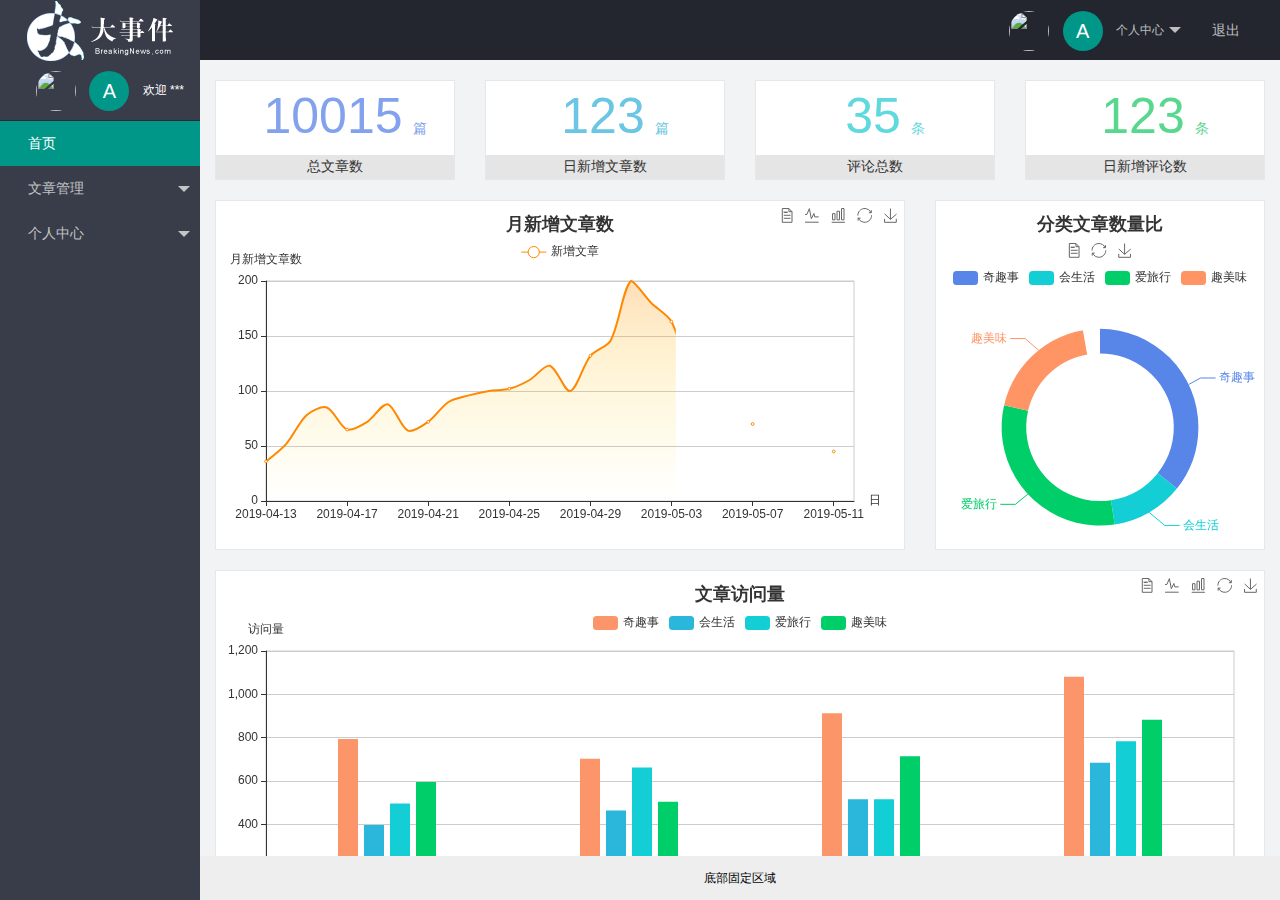
==== commit d0b93372: "修改了访问权限判断条件中英文感叹号问题 需要用中文感叹号" ====
--- a/index.html
+++ b/index.html
@@ -31,8 +31,8 @@
                         <dd><a href="">重置密码</a></dd>
                     </dl>
                 </li>
-                <li class="layui-nav-item" lay-header-event="menuRight" lay-unselect>
-                    <a href="javascript:;" id="btnLogout"><span class="iconfont icon-tuichu"></span>退出</a>
+                <li class="layui-nav-item" lay-header-event="menuRight" lay-unselect id="btnLogout">
+                    <a href="javascript:;" ><span class="iconfont icon-tuichu"></span>退出</a>
                 </li>
             </ul>
         </div>
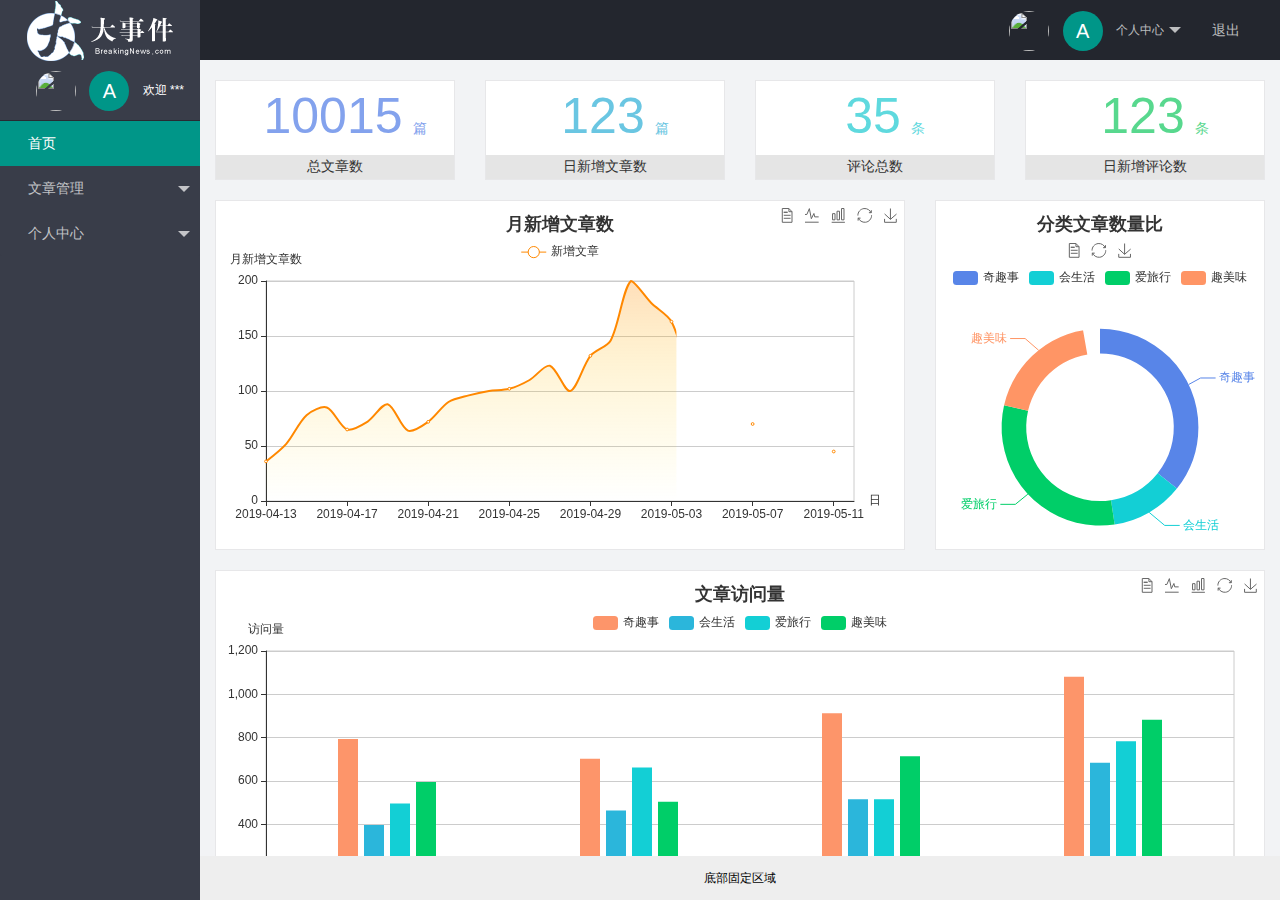
==== commit 588fc95d: "完成了用户界面三个功能的开发" ====
--- a/index.html
+++ b/index.html
@@ -26,13 +26,13 @@
                         个人中心
                     </a>
                     <dl class="layui-nav-child">
-                        <dd><a href="">基本资料</a></dd>
-                        <dd><a href="">更换头像</a></dd>
-                        <dd><a href="">重置密码</a></dd>
+                        <dd><a href="/user/user_info.html" target="fm"><i class="layui-icon layui-icon-app"></i>基本资料</a></dd>
+                        <dd><a href="/user/user_avatar.html" target="fm"><i class="layui-icon layui-icon-app"></i>更换头像</a></dd>
+                        <dd><a href="/user/user_pwd.html" target="fm"><i class="layui-icon layui-icon-app"></i>重置密码</a></dd>
                     </dl>
                 </li>
-                <li class="layui-nav-item" lay-header-event="menuRight" lay-unselect id="btnLogout">
-                    <a href="javascript:;" ><span class="iconfont icon-tuichu"></span>退出</a>
+                <li class="layui-nav-item" lay-header-event="menuRight" lay-unselect>
+                    <a href="javascript:;" id="btnLogout"><span class="iconfont icon-tuichu"></span>退出</a>
                 </li>
             </ul>
         </div>
@@ -60,9 +60,9 @@
                     <li class="layui-nav-item">
                         <a href="javascript:;"><span class="iconfont icon-user"></span>个人中心</a>
                         <dl class="layui-nav-child">
-                            <dd><a href="javascript:;"><i class="layui-icon layui-icon-app"></i>基本资料</a></dd>
-                            <dd><a href="javascript:;"><i class="layui-icon layui-icon-app"></i>更换头像</a></dd>
-                            <dd><a href="javascript:;"><i class="layui-icon layui-icon-app"></i>重置密码</a></dd>
+                            <dd><a href="/user/user_info.html" target="fm"><i class="layui-icon layui-icon-app"></i>基本资料</a></dd>
+                            <dd><a href="/user/user_avatar.html" target="fm"><i class="layui-icon layui-icon-app"></i>更换头像</a></dd>
+                            <dd><a href="/user/user_pwd.html" target="fm"><i class="layui-icon layui-icon-app"></i>重置密码</a></dd>
                         </dl>
                     </li>
                 </ul>
@@ -81,7 +81,7 @@
     </div>
     <script src="/assets/lib/layui/layui.all.js"></script>
     <script src="/assets/lib/jquery.js"></script>
-    <script src="/assets/js/baseUrl.js"></script>
+    <script src="/assets/js/baseAPI.js"></script>
     <script src="/assets/js/index.js"></script>
 </body>
 
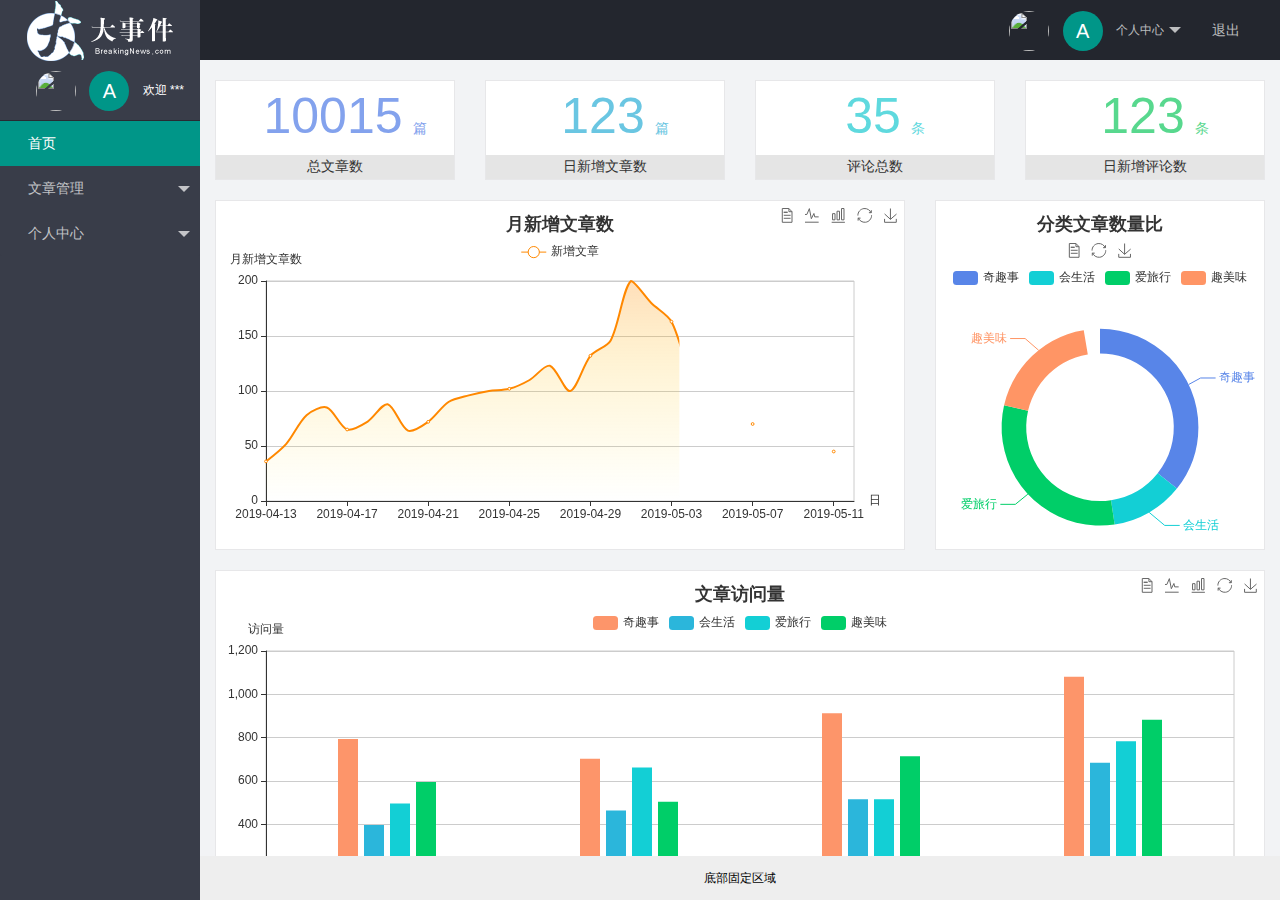
==== commit 5bce0d5e: "解决了冲突" ====
--- a/index.html
+++ b/index.html
@@ -31,8 +31,8 @@
                         <dd><a href="/user/user_pwd.html" target="fm"><i class="layui-icon layui-icon-app"></i>重置密码</a></dd>
                     </dl>
                 </li>
-                <li class="layui-nav-item" lay-header-event="menuRight" lay-unselect>
-                    <a href="javascript:;" id="btnLogout"><span class="iconfont icon-tuichu"></span>退出</a>
+                <li class="layui-nav-item" lay-header-event="menuRight" lay-unselect id="btnLogout">
+                    <a href="javascript:;" ><span class="iconfont icon-tuichu"></span>退出</a>
                 </li>
             </ul>
         </div>
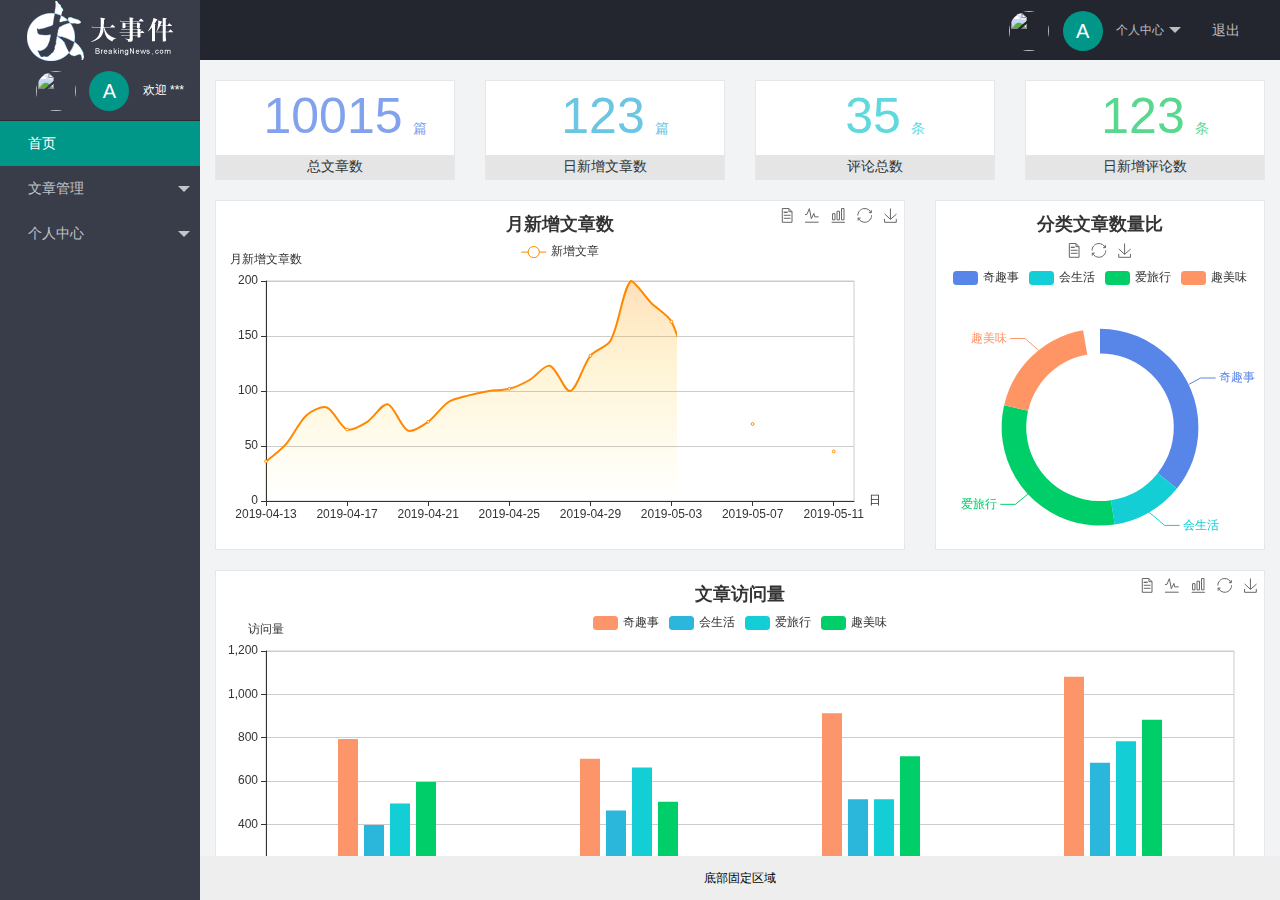
==== commit 799f6ac4: "完成文章类别的功能开发" ====
--- a/index.html
+++ b/index.html
@@ -52,7 +52,7 @@
                     <li class="layui-nav-item">
                         <a class="" href="javascript:;"><span class="iconfont icon-16"></span>文章管理</a>
                         <dl class="layui-nav-child">
-                            <dd><a href="javascript:;"><i class="layui-icon layui-icon-app"></i>文章类别</a></dd>
+                            <dd><a href="/article/art_cate.html" target="fm"><i class="layui-icon layui-icon-app"></i>文章类别</a></dd>
                             <dd><a href="javascript:;"><i class="layui-icon layui-icon-app"></i>文章列表</a></dd>
                             <dd><a href="javascript:;"><i class="layui-icon layui-icon-app"></i>发布文章</a></dd>
                         </dl>
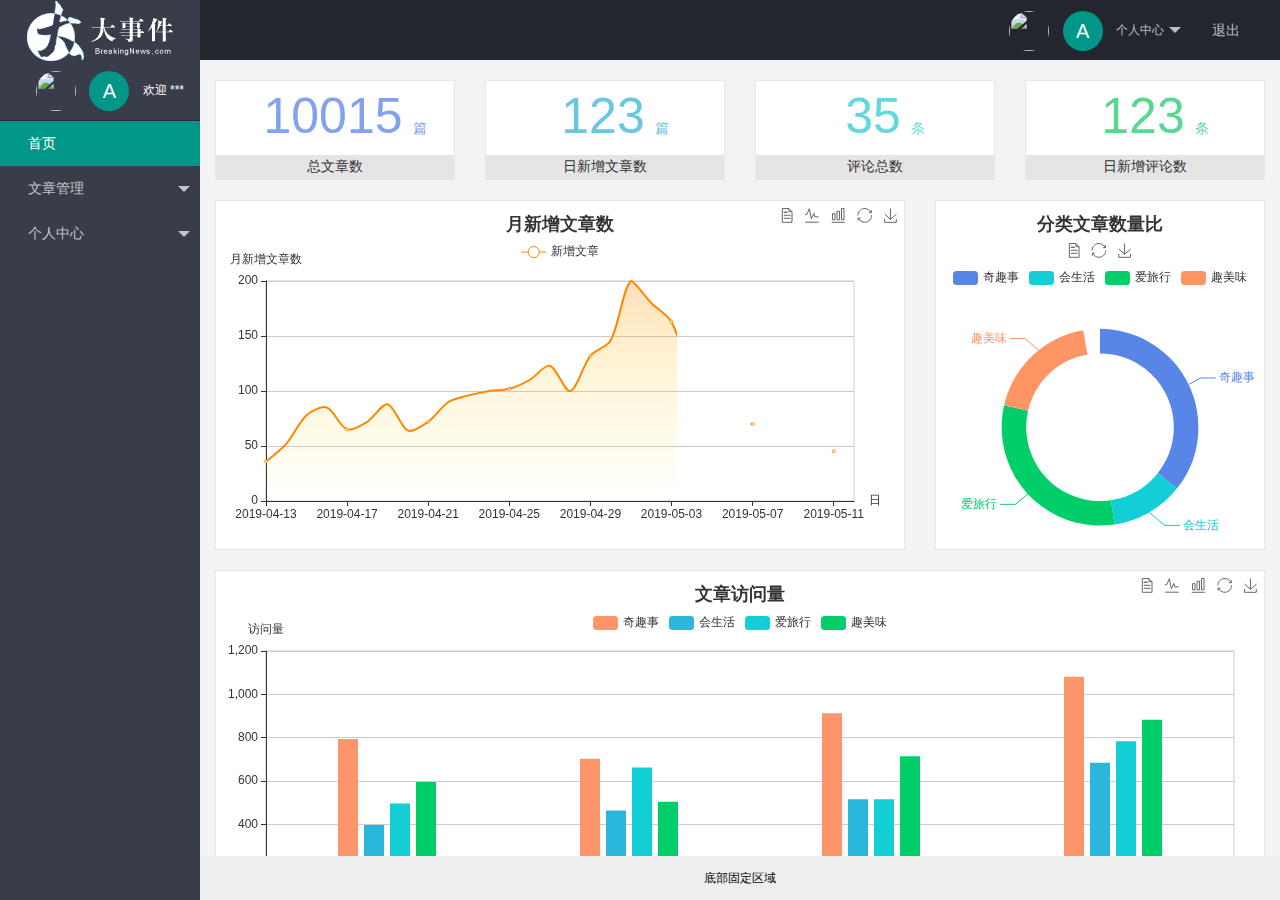
==== commit 9fcbf4f0: "完成了文章列表的功能开发" ====
--- a/index.html
+++ b/index.html
@@ -53,8 +53,8 @@
                         <a class="" href="javascript:;"><span class="iconfont icon-16"></span>文章管理</a>
                         <dl class="layui-nav-child">
                             <dd><a href="/article/art_cate.html" target="fm"><i class="layui-icon layui-icon-app"></i>文章类别</a></dd>
-                            <dd><a href="javascript:;"><i class="layui-icon layui-icon-app"></i>文章列表</a></dd>
-                            <dd><a href="javascript:;"><i class="layui-icon layui-icon-app"></i>发布文章</a></dd>
+                            <dd><a href="/article/art_list.html" target="fm"><i class="layui-icon layui-icon-app"></i>文章列表</a></dd>
+                            <dd><a href="/article/art_pub.html" target="fm"><i class="layui-icon layui-icon-app"></i>发布文章</a></dd>
                         </dl>
                     </li>
                     <li class="layui-nav-item">
